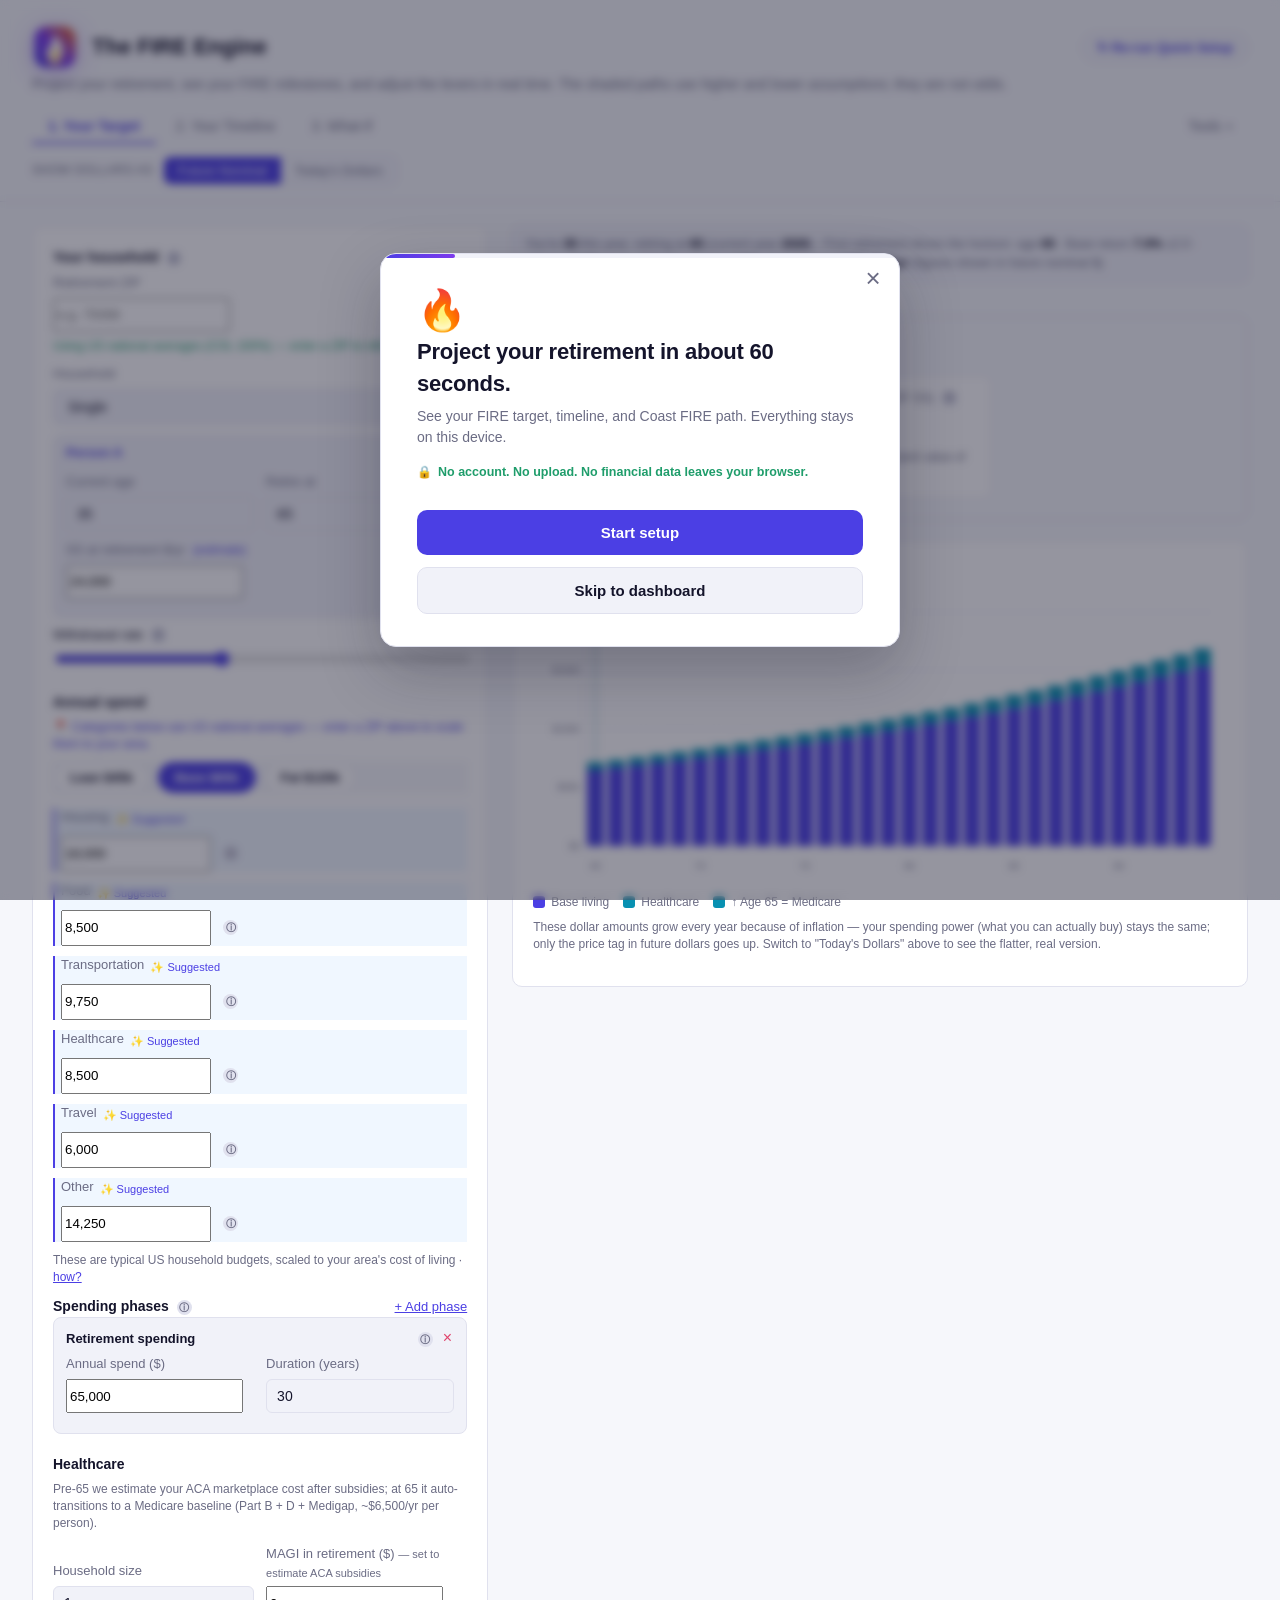
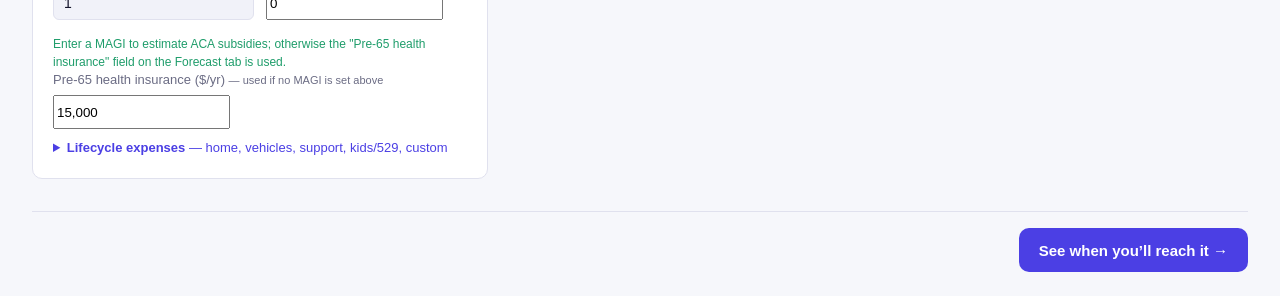
==== index.html @ e5f21e31 "Full Coast FIRE experience: three answers + personalized coast path Add a dedicated Coast FIRE panel" ====
<!DOCTYPE html>
<html lang="en">
<head>
  <meta charset="utf-8" />
  <meta name="viewport" content="width=1024" />
  <title>The FIRE Engine — Retirement Forecaster</title>
  <link rel="icon" type="image/svg+xml" href="favicon.svg" />
  <link rel="apple-touch-icon" href="favicon.svg" />
  <link rel="stylesheet" href="styles.css?v=80" />
</head>
<body>
  <header>
    <div class="brand">
      <svg class="brand-logo" viewBox="0 0 56 56" width="46" height="46" role="img" aria-label="The FIRE Engine logo">
        <defs>
          <linearGradient id="fe-grad" x1="0" y1="1" x2="1" y2="0">
            <stop offset="0" stop-color="#4b3fe4"/>
            <stop offset="0.5" stop-color="#7c3aed"/>
            <stop offset="1" stop-color="#f97316"/>
          </linearGradient>
          <radialGradient id="fe-glow" cx="0.5" cy="0.62" r="0.55">
            <stop offset="0" stop-color="#fde68a"/>
            <stop offset="1" stop-color="#f97316" stop-opacity="0"/>
          </radialGradient>
        </defs>
        <rect x="3" y="3" width="50" height="50" rx="15" fill="url(#fe-grad)"/>
        <!-- gauge ticks (the "engine") -->
        <g class="fe-ticks" stroke="#ffffff" stroke-opacity="0.35" stroke-width="1.6" stroke-linecap="round">
          <line x1="12" y1="20" x2="14.5" y2="22.5"/>
          <line x1="44" y1="20" x2="41.5" y2="22.5"/>
          <line x1="9" y1="33" x2="12.5" y2="33"/>
          <line x1="47" y1="33" x2="43.5" y2="33"/>
        </g>
        <ellipse class="fe-halo" cx="28" cy="36" rx="13" ry="15" fill="url(#fe-glow)"/>
        <!-- flame -->
        <path class="fe-flame" d="M28 11 C 31 21, 40 25, 37 36 C 35 43, 31 46.5 28 46.5 C 25 46.5, 19 43, 18.5 35.5 C 18 29, 22.5 26, 22.5 26 C 21.5 31.5, 26 33, 24 27.5 C 22 20, 28 17.5, 28 11 Z" fill="#ffffff"/>
        <!-- inner flame -->
        <path class="fe-core" d="M28 27 C 30 32, 33 34, 31 39 C 30 42, 28.5 44, 28 44 C 27 43.5, 25 42, 25.5 38.5 C 26 35.5, 28 35, 28 35 C 27.5 38, 29 38, 28 34 C 27.5 31, 28 29.5 28 27 Z" fill="#fbbf24"/>
      </svg>
      <h1>The FIRE Engine</h1>
      <button type="button" id="rerunWizardBtn" class="rerun-wizard">↻ Re-run Quick Setup</button>
    </div>
    <p>Project your retirement, see your FIRE milestones, and adjust the levers in real time. The shaded paths use higher and lower <em>assumptions</em>; they are not odds.</p>
    <nav class="tabs primary-nav" role="tablist" aria-label="Primary planning steps">
      <button type="button" class="tab active" data-tab="goal" role="tab" aria-selected="true">1. Your Target</button>
      <button type="button" class="tab" data-tab="forecast" role="tab" aria-selected="false">2. Your Timeline</button>
      <button type="button" class="tab" data-tab="scenario" role="tab" aria-selected="false">3. What-If</button>
      <div class="tools-menu" id="toolsMenu">
        <button type="button" class="tools-trigger" id="toolsTrigger" aria-haspopup="true" aria-expanded="false" aria-controls="toolsDropdown">Tools <span class="tools-caret" aria-hidden="true">▾</span></button>
        <div class="tools-dropdown" id="toolsDropdown" role="menu" aria-label="Tools" hidden>
          <button type="button" class="tab tool-item" data-tab="debt" role="menuitem">Debt Destroyer</button>
          <button type="button" class="tool-item" role="menuitem" disabled aria-disabled="true">Spending Strategy <span class="soon-badge">Soon</span></button>
          <button type="button" class="tool-item" role="menuitem" disabled aria-disabled="true">Path to Independence <span class="soon-badge">Soon</span></button>
        </div>
      </div>
    </nav>
    <div class="global-controls" id="globalControls">
      <span class="gc-label">Show dollars as</span>
      <div class="seg-toggle" id="inflationToggle" role="group" aria-label="Dollar display mode">
        <button type="button" class="seg active" data-mode="nominal">Future Nominal</button>
        <button type="button" class="seg" data-mode="today">Today's Dollars</button>
      </div>
    </div>
  </header>

  <div class="layout tab-panel hidden" id="tab-forecast">
    <!-- INPUTS -->
    <div class="panel" id="inputs">
      <div class="panel-head">
        <h2>Your household</h2>
        <div class="save-bar">
          <span class="save-status" id="saveStatus"></span>
          <button type="button" id="undoBtn" class="btn-link undo hidden">Undo</button>
          <button type="button" id="exportBtn" class="btn-link">Export</button>
          <button type="button" id="importBtn" class="btn-link">Import</button>
          <button type="button" id="shareBtn" class="btn-link">Share link</button>
          <button type="button" id="resetBtn" class="btn-link">Reset</button>
          <input type="file" id="importFile" accept="application/json" hidden data-nostate>
        </div>
      </div>

      <div class="scenario-bar">
        <label for="scenarioSelect">Scenarios</label>
        <select id="scenarioSelect" data-nostate>
          <option value="">— Saved scenarios —</option>
        </select>
        <button type="button" id="saveAsBtn" class="btn-link">Save as…</button>
        <button type="button" id="renameBtn" class="btn-link">Rename</button>
        <button type="button" id="deleteScenarioBtn" class="btn-link">Delete</button>
        <div class="scenario-saveas hidden" id="scenarioSaveAs">
          <input type="text" id="scenarioNameInput" placeholder="Scenario name" data-nostate>
          <button type="button" id="saveAsConfirm" class="btn-link">Save</button>
          <button type="button" id="saveAsCancel" class="btn-link">Cancel</button>
        </div>
      </div>

      <p class="synced-note">Household, ages, and Social Security are set once in <strong>Your Target</strong> and used everywhere. <a href="#" class="edit-in-goal-link" data-jump-tab="goal">Edit in Your Target ↗</a></p>
      <div class="field">
        <label for="household">Household</label>
        <select id="household" readonly disabled class="synced-field">
          <option value="single">Single</option>
          <option value="couple">Couple</option>
        </select>
      </div>

      <div class="person" id="personA">
        <h3>Person A</h3>
        <div class="row">
          <div class="field"><label>Current age</label><input type="number" id="ageA" value="35" min="18" max="90" readonly class="synced-field"></div>
          <div class="field"><label>Retire at</label><input type="number" id="retA" value="65" min="40" max="90" readonly class="synced-field"></div>
        </div>
        <div class="field"><label>Social Security at retirement ($/yr)</label><input type="text" inputmode="decimal" id="ssA" value="24,000" min="0" step="500" data-money readonly class="synced-field"></div>
      </div>

      <div class="person hidden" id="personB">
        <h3>Person B</h3>
        <div class="row">
          <div class="field"><label>Current age</label><input type="number" id="ageB" value="36" min="18" max="90" readonly class="synced-field"></div>
          <div class="field"><label>Retire at</label><input type="number" id="retB" value="65" min="40" max="90" readonly class="synced-field"></div>
        </div>
        <div class="field"><label>Social Security at retirement ($/yr)</label><input type="text" inputmode="decimal" id="ssB" value="22,000" min="0" step="500" data-money readonly class="synced-field"></div>
      </div>

      <div class="accounts-head" style="margin-top:20px">
        <h2 id="potTitle" style="margin:0">Accounts</h2>
        <span class="info-tip" tabindex="0">ⓘ<span class="info-tip-bubble">Timeline-only, no Your Target equivalent. Drives this tab's balance growth chart, runway, and FIRE-milestone ages — the Your Target number doesn't depend on account balance at all.</span></span>
      </div>
      <div class="add-acct-bar">
        <span class="add-acct-label">Add:</span>
        <button type="button" class="btn-link add-acct" data-type="401k">+ 401(k)</button>
        <button type="button" class="btn-link add-acct" data-type="403b">+ 403(b)</button>
        <button type="button" class="btn-link add-acct" data-type="457b">+ 457(b)</button>
        <button type="button" class="btn-link add-acct" data-type="tsp">+ TSP</button>
        <button type="button" class="btn-link add-acct" data-type="ira">+ IRA</button>
        <button type="button" class="btn-link add-acct" data-type="hsa">+ HSA</button>
        <button type="button" class="btn-link add-acct" data-type="brokerage">+ Brokerage</button>
      </div>
      <p class="accounts-hint">Each account shows only the sources that fit its type — a <strong>401(k)</strong> offers "Roth (401k)", an <strong>IRA</strong> offers "Roth IRA". Public-sector plans (<strong>TSP</strong>, <strong>403(b)</strong>, <strong>457(b)</strong>) add agency-match and penalty-free-on-separation options.</p>
      <div id="accountsContainer"></div>
      <div class="accounts-total" id="accountsTotal"></div>
      <!-- Derived totals mirror the structured accounts; downstream forecast reads these. -->
      <input type="hidden" id="bal" value="140000">
      <input type="hidden" id="con" value="26400">

      <h2 style="margin-top:20px">Goals &amp; spending</h2>
      <div class="field"><label>Annual retirement spending ($/yr in today's $) <span class="info-tip" tabindex="0">ⓘ<span class="info-tip-bubble">Set in Your Target and used here automatically — the duration-weighted blend of the spending you mapped in Your Target. Drives the gap banner, FIRE milestones, and Full FIRE target.</span></span></label><input type="text" inputmode="decimal" id="desired" value="65,000" min="0" step="1000" data-money readonly class="synced-field"></div>
      <p class="synced-note" style="margin-bottom:6px">Set in <strong>Your Target</strong> — edits there flow here automatically. Lean/Fat spend come from its tier pills (COL-adjusted). <a href="#" class="edit-in-goal-link" data-jump-tab="goal">Edit in Your Target ↗</a></p>
      <div class="field"><label>Lean FIRE spend ($/yr)</label><input type="text" inputmode="decimal" id="lean" value="45,000" min="0" step="1000" data-money readonly class="synced-field"></div>
      <div class="field"><label>Fat FIRE spend ($/yr)</label><input type="text" inputmode="decimal" id="fat" value="140,000" min="0" step="1000" data-money readonly class="synced-field"></div>
      <div class="field"><label>Years in retirement <span class="info-tip" tabindex="0">ⓘ<span class="info-tip-bubble">Timeline-only — sets how far the chart/runway/audit run. Defaults to roughly age 95 based on your retirement age; raise the max yourself for a longer or shorter view. Your Target's own Spending Timeline and FIRE targets always plan through age 95 regardless of this field.</span></span></label><input type="number" id="retYears" value="30" min="5" max="75"></div>

      <h2 style="margin-top:20px">Retirement income &amp; costs</h2>
      <div class="field"><label>Pre-65 health insurance ($/yr)</label><input type="text" inputmode="decimal" id="healthcare" value="15,000" min="0" step="1000" data-money readonly class="synced-field"></div>
      <p class="synced-note" style="margin-top:-6px">Set in Your Target's Healthcare section (ACA estimate, or the manual fallback). <a href="#" class="edit-in-goal-link" data-jump-tab="goal">Edit in Your Target ↗</a></p>
      <p class="accounts-hint" style="margin-top:-6px">Social Security is assumed to start at age 62 by default — an editable assumption, not a recommendation. Your Target uses the same default.</p>
      <p class="csub" id="locationFromGoal" style="margin-top:-4px"></p>

      <div class="streams-head">
        <label style="font-size:13px;color:var(--muted)">Income streams (part-time, rental, pension…) <span class="info-tip" tabindex="0">ⓘ<span class="info-tip-bubble">Timeline-only, no Your Target equivalent. Affects this tab's gap banner/runway/audit — deliberately NOT counted in Your Target's "All-in FIRE" target (which only reflects what's actually on the Your Target tab).</span></span></label>
        <button type="button" id="addStreamBtn" class="btn-link">+ Add stream</button>
      </div>
      <div id="streamsContainer"></div>
      <p class="streams-hint" style="font-size:12px;color:var(--muted);margin:6px 0 0">Streams <strong>before</strong> your retirement age add to savings, so they raise your projected balance. Streams <strong>during</strong> retirement don't change the at-retirement balance — they lower each year's drawdown, extending your runway and improving the gap banner.</p>

      <div class="streams-head" style="margin-top:14px">
        <label style="font-size:13px;color:var(--muted)">Government pension (FERS / CSRS) — optional <span class="info-tip" tabindex="0">ⓘ<span class="info-tip-bubble">Timeline-only. Affects this tab's gap banner/runway/audit — deliberately NOT counted in the Your Target number, same as Income streams above.</span></span></label>
      </div>
      <div class="row">
        <div class="field"><label>High-3 avg salary ($/yr)</label><input type="number" id="pensionHigh3" value="0" min="0" step="1000"></div>
        <div class="field"><label>Years of service</label><input type="number" id="pensionYears" value="0" min="0" max="50" step="1"></div>
      </div>
      <div class="row">
        <div class="field"><label>Pension starts at age</label><input type="number" id="pensionStartAge" value="62" min="40" max="75" step="1"></div>
        <div class="field"><label>System</label><select id="pensionSystem"><option value="fers">FERS</option><option value="csrs">CSRS</option></select></div>
      </div>

      <h2 style="margin-top:20px">Market assumptions</h2>
      <div class="row">
        <div class="field"><label>Inflation % <span class="info-tip" tabindex="0">ⓘ<span class="info-tip-bubble">Used by BOTH tabs — also grows the per-year costs behind Your Target's "All-in FIRE" average-spend figure, even though there's no Inflation field on Your Target itself.</span></span></label><input type="number" id="inflation" value="3" min="0" max="10" step="0.1"></div>
        <div class="field"><label>Return band ±% <span class="info-tip" tabindex="0">ⓘ<span class="info-tip-bubble">Timeline-only — widens this tab's Optimistic/Pessimistic balance-growth band. the Your Target number always uses the Base scenario only, so this doesn't affect it.</span></span></label><input type="number" id="returnBand" value="2" min="0" max="6" step="0.5"></div>
      </div>
      <div class="field"><label>Inflation band ±% (range) <span class="info-tip" tabindex="0">ⓘ<span class="info-tip-bubble">Timeline-only, same as Return band — widens this tab's Optimistic/Pessimistic range, doesn't reach Your Target.</span></span></label><input type="number" id="inflationBand" value="1" min="0" max="5" step="0.5"></div>
    </div>

    <!-- RESULTS + WHAT-IF -->
    <div class="results">
      <div class="assumptions-bar" id="assumptionsBarForecast"></div>
      <div class="panel">
        <h2>What-if levers</h2>
        <div class="slider-field">
          <div class="slabel"><span>Return rate (base) <span class="info-tip" tabindex="0">ⓘ<span class="info-tip-bubble">Timeline-only — only affects how fast THIS tab's balance grows (chart, runway, balance cards). the Your Target number doesn't depend on account balance at all, so this never reaches it.</span></span></span><span class="sval" id="returnVal">7.0%</span></div>
          <input type="range" id="returnRate" min="2" max="12" step="0.1" value="7">
        </div>
        <div class="slider-field">
          <div class="slabel"><span>Withdrawal rate <span class="info-tip" tabindex="0">ⓘ<span class="info-tip-bubble">Used by BOTH tabs — this is the literal divisor in every FIRE target (spend ÷ withdrawal rate), including Your Target's "Full FIRE"/"All-in FIRE" cards, even though Your Target has no Withdrawal rate field of its own.</span></span></span><span class="sval" id="wrVal">4.0%</span></div>
          <input type="range" id="withdrawalRate" min="2" max="7" step="0.1" value="4">
        </div>
        <div class="slider-field">
          <div class="slabel"><span>Extra annual contribution (household) <span class="info-tip" tabindex="0">ⓘ<span class="info-tip-bubble">Timeline-only — adds to this tab's account balance projection. Doesn't reach the Your Target number (balance-independent by design).</span></span></span><span class="sval" id="extraVal">$0</span></div>
          <input type="range" id="extraContribution" min="0" max="60000" step="500" value="0">
        </div>
        <!-- ageShift is kept only so the few remaining reads (buildInputs,
             renderStrategy) resolve to a constant 0. Nothing WRITES it anymore:
             What-If now owns its retirement-age what-if in the
             module-level scenarioRetirementAge state and applies it to a local
             inputs copy (see renderScenarioPlayground), instead of hijacking
             this shared field — which used to leak the scenario age onto the
             Forecast/Strategy/Debt tabs. data-nostate so any old persisted
             non-zero value from before that fix is ignored on load. -->
        <input type="hidden" id="ageShift" data-nostate min="-10" max="15" value="0">
      </div>

      <div class="gap-banner" id="gapBanner"></div>
      <div class="gap-banner hidden" id="fireWarning"></div>

      <div class="panel">
        <h2>Savings growth &amp; FIRE milestones</h2>
        <div id="chart"></div>
        <div class="chart-legend" id="chartLegend"></div>
        <details class="audit" style="margin-top:14px">
          <summary>Year-by-year projection</summary>
          <div id="projectionTable"></div>
        </details>
      </div>

      <div class="panel">
        <h2>Projected balance at retirement</h2>
        <div class="cards" id="balanceCards"></div>
        <div class="csub" style="margin-top:10px;color:var(--muted);font-size:13px" id="incomeLine"></div>
      </div>

      <div class="panel">
        <h2>FIRE milestones <span class="info-tip" tabindex="0">ⓘ<span class="info-tip-bubble">Mixed sources: Lean and Fat targets come from Your Target's tier pills (synced above). Full FIRE uses "Annual retirement spending", a Timeline-only field. Coast FIRE is derived from your accounts, also Timeline-only.</span></span></h2>
        <div class="fire-grid" id="fireGrid"></div>
      </div>

      <div class="panel">
        <h2>Coast FIRE <span class="info-tip" tabindex="0">ⓘ<span class="info-tip-bubble">Coast FIRE is the point where your invested balance is big enough to grow into your FIRE target on its own — so new contributions become optional. All figures use the real (after-inflation) return.</span></span></h2>
        <div id="coastFire"></div>
      </div>

      <div class="panel">
        <h2>Full FIRE &amp; All-in FIRE breakdown</h2>
        <p class="accounts-hint" style="margin-top:0">The detailed targets from Your Target — net-of-SS, Medicare, and the per-line math.</p>
        <details class="audit">
          <summary>How is this calculated?</summary>
          <div class="cards" id="fireBreakdown" style="margin-top:12px"></div>
        </details>
      </div>

      <div class="panel">
        <h2>Audit the math</h2>
        <details class="audit" open>
          <summary>Assumptions &amp; per-scenario figures</summary>
          <div id="auditBody"></div>
        </details>
        <p class="disclaimer">All projections are deterministic (same inputs → same outputs), not a Monte Carlo simulation. The shaded paths use higher and lower <em>assumptions</em>; they are not odds.</p>
      </div>
    </div>
  </div>

  <!-- GOAL BUILDER TAB -->
  <div class="layout goal-layout tab-panel" id="tab-goal">
    <!-- RESULTS (DOM-first: screen readers / mobile get Summary → Timeline → Inputs) -->
    <div class="results goal-results" id="goalResults">
      <div class="assumptions-bar" id="assumptionsBarGoal"></div>
      <div class="panel" id="goal-summary">
        <h2>Goal summary</h2>
        <div class="cards" id="goalSummary"></div>
      </div>
      <div class="panel" id="spending-timeline">
        <h2>Spending timeline <span id="goalTimelineInfoTip"></span></h2>
        <div id="goalTimeline"></div>
        <div class="chart-legend" id="goalTimelineLegend"></div>
        <p class="accounts-hint" id="goalTimelineDisclaimer" style="margin-top:8px"></p>
      </div>
    </div>

    <!-- INPUTS -->
    <div class="panel goal-inputs" id="goalInputs">
      <h3 class="goal-sec" style="margin-top:0">Your household <span class="info-tip tip-below" tabindex="0">ⓘ<span class="info-tip-bubble">These ages, Social Security estimates, and location drive everything below — and sync to Your Timeline and Healthcare automatically.</span></span></h3>
      <div class="field">
        <label for="goalZip">Retirement ZIP</label>
        <input type="text" inputmode="numeric" id="goalZip" value="" maxlength="5" placeholder="e.g. 75068">
        <p class="pia-result" id="goalZipResult"></p>
      </div>
      <div class="field">
        <label for="goalHousehold">Household</label>
        <select id="goalHousehold">
          <option value="single">Single</option>
          <option value="couple">Couple</option>
        </select>
      </div>

      <div class="person" id="goalPersonA">
        <h3>Person A</h3>
        <div class="row">
          <div class="field"><label>Current age</label><input type="number" id="goalAgeA" value="35" min="18" max="90"></div>
          <div class="field"><label>Retire at</label><input type="number" id="goalRetA" value="65" min="40" max="90"></div>
        </div>
        <div class="field"><label>SS at retirement $/yr <a href="https://ssa.tools/" target="_blank" rel="noopener" class="ss-est-link" title="Estimate your benefit at ssa.tools">(estimate)</a></label><input type="text" inputmode="decimal" id="goalSsA" value="24,000" min="0" step="500" data-money></div>
      </div>

      <div class="person hidden" id="goalPersonB">
        <h3>Person B</h3>
        <div class="row">
          <div class="field"><label>Current age</label><input type="number" id="goalAgeB" value="36" min="18" max="90"></div>
          <div class="field"><label>Retire at</label><input type="number" id="goalRetB" value="65" min="40" max="90"></div>
        </div>
        <div class="field"><label>SS at retirement $/yr <a href="https://ssa.tools/" target="_blank" rel="noopener" class="ss-est-link" title="Estimate your benefit at ssa.tools">(estimate)</a></label><input type="text" inputmode="decimal" id="goalSsB" value="22,000" min="0" step="500" data-money></div>
      </div>

      <div class="slider-field">
        <div class="slabel"><span>Withdrawal rate <span class="info-tip" tabindex="0">ⓘ<span class="info-tip-bubble">The divisor in every FIRE target (spend ÷ withdrawal rate) — the classic "4% rule" lever. Same value as Forecast's Withdrawal rate slider; changing either one changes both, everywhere.</span></span></span><span class="sval" id="goalWrVal">4.0%</span></div>
        <input type="range" id="goalWithdrawalRate" min="2" max="7" step="0.1" value="4" data-nostate>
      </div>

      <h3 class="goal-sec" style="margin-bottom:6px">Annual spend</h3>
      <p class="col-connection-note" id="colConnectionNote"></p>
      <div class="spend-tier-pills" id="spendTierPills">
        <button type="button" class="tier-pill" data-tier="lean" data-base="45000">Lean $45k</button>
        <button type="button" class="tier-pill" data-tier="base" data-base="65000">Base $65k</button>
        <button type="button" class="tier-pill" data-tier="fat" data-base="120000">Fat $120k</button>
      </div>
      <p class="spend-tier-state" id="spendTierState"></p>
      <p class="csub" id="locationChangeBanner"></p>
      <div id="spendCategoriesContainer"></div>

      <div class="streams-head">
        <h3 class="goal-sec" style="margin:0">Spending phases <span class="info-tip" tabindex="0">ⓘ<span class="info-tip-bubble">Spending rarely stays flat. The tier/category budget above sets your first phase; add more phases for later life stages.</span></span></h3>
        <button type="button" id="addPhaseBtn" class="btn-link">+ Add phase</button>
      </div>
      <div id="phasesContainer"></div>

      <h3 class="goal-sec">Healthcare</h3>
      <p class="accounts-hint" style="margin-top:0">Pre-65 we estimate your ACA marketplace cost after subsidies; at 65 it auto-transitions to a Medicare baseline (Part B + D + Medigap, ~$6,500/yr per person).</p>
      <div class="row goal-two-col">
        <div class="field"><label>Household size</label><input type="number" id="acaHousehold" value="2" min="1" max="12" step="1"></div>
        <div class="field"><label>MAGI in retirement ($) <span style="color:var(--muted);font-weight:normal;font-size:11px">— set to estimate ACA subsidies</span></label><input type="text" inputmode="decimal" id="acaMagi" value="0" data-money></div>
      </div>
      <p class="pia-result" id="acaResult"></p>
      <div class="field"><label>Pre-65 health insurance ($/yr) <span style="color:var(--muted);font-weight:normal;font-size:11px">— used if no MAGI is set above</span></label><input type="text" inputmode="decimal" id="goalHealthcareManual" value="15,000" min="0" step="1000" data-money></div>

      <details class="audit lifecycle-accordion" id="lifecycleAccordion">
        <summary>Lifecycle expenses <span class="csub" style="font-weight:normal">— home, vehicles, support, kids/529, custom</span></summary>
        <div class="lifecycle-quickadd" id="lifecycleQuickAdd">
          <button type="button" class="btn-link lc-chip" data-jump="vehiclesContainer" data-add="addVehicleBtn">+ vehicle</button>
          <button type="button" class="btn-link lc-chip" data-jump="kids529Container" data-add="addKid529Btn">+ kid</button>
          <button type="button" class="btn-link lc-chip" data-jump="homeSection" data-add="addHomeBtn">+ home</button>
          <button type="button" class="btn-link lc-chip" data-jump="customExpensesContainer" data-add="addCustomExpenseBtn">+ custom</button>
        </div>
        <div class="lifecycle-suggestions" id="lifecycleSuggestions"></div>

        <div class="streams-head">
          <label style="font-size:13px;color:var(--muted)">Home</label>
          <span>
            <button type="button" id="addHomeBtn" class="btn-link">+ Add home</button>
            <button type="button" id="removeHomeBtn" class="btn-link hidden" title="Remove home — clears value, property tax, and the national-average checkbox">× Remove</button>
          </span>
        </div>
        <p class="streams-empty" id="homeEmpty">No home expenses yet — add one to model maintenance and property tax.</p>
        <div id="homeSection" class="hidden">
          <div class="field"><label>Home value ($) <span style="color:var(--muted);font-weight:normal;font-size:11px">— 1%/yr maintenance applied</span></label><input type="text" inputmode="decimal" id="homeValue" value="0" data-money></div>
          <div class="field"><label>Annual property tax ($)</label><input type="text" inputmode="decimal" id="propertyTax" value="0" data-money></div>
          <label class="pia-enable"><input type="checkbox" id="propertyTaxNatAvg"> Use national average (1.2% of home value)</label>
        </div>

        <div class="streams-head" style="margin-top:14px">
          <label style="font-size:13px;color:var(--muted)">Vehicle replacements</label>
          <button type="button" id="addVehicleBtn" class="btn-link">+ Add vehicle</button>
        </div>
        <div id="vehiclesContainer"></div>

        <div class="streams-head" style="margin-top:14px">
          <label style="font-size:13px;color:var(--muted)">Support for others</label>
          <button type="button" id="addSupportBtn" class="btn-link">+ Add recipient</button>
        </div>
        <div id="supportContainer"></div>

        <div class="streams-head" style="margin-top:14px">
          <label style="font-size:13px;color:var(--muted)">Kids</label>
          <button type="button" id="addKid529Btn" class="btn-link">+ Add child</button>
        </div>
        <div id="kids529Container"></div>

        <div class="streams-head" style="margin-top:14px">
          <label style="font-size:13px;color:var(--muted)">Custom expenses</label>
          <button type="button" id="addCustomExpenseBtn" class="btn-link">+ Add custom</button>
        </div>
        <div id="customExpensesContainer"></div>
      </details>
    </div>
  </div>

  <!-- HUSTLE TAB -->
  <div class="tab-panel hidden" id="tab-hustle">
    <div class="strategy-wrap">
      <div class="panel">
        <h2>Your Action Plan</h2>
        <p class="strat-intro">Pick a goal and a target age. We'll show the gap between your current plan and that goal — and three levers you can pull to close it: <strong>save more</strong>, <strong>work a little longer</strong>, or <strong>downshift to part-time</strong>.</p>
        <div class="hustle-controls">
          <div class="field">
            <label for="hustleGoal">Goal to reach</label>
            <select id="hustleGoal">
              <option value="full">Full FIRE — fund my desired lifestyle</option>
              <option value="lean">Lean FIRE — cover frugal spending</option>
              <option value="barista">Barista FIRE — portfolio + part-time</option>
              <option value="fat">Fat FIRE — elevated lifestyle</option>
            </select>
          </div>
          <div class="field">
            <label for="hustleAge">Reach it by age <span class="field-who" id="hustleAgeWho"></span></label>
            <input type="number" id="hustleAge" min="30" max="90" step="1">
          </div>
          <div class="field">
            <label for="hustleInvest">Side income I can invest ($/yr)</label>
            <input type="number" id="hustleInvest" value="0" min="0" step="1000">
          </div>
        </div>
      </div>
      <div id="hustleBody"></div>
    </div>
  </div>

  <!-- SPENDING STRATEGY TAB -->
  <div class="tab-panel hidden" id="tab-strategy">
    <div class="strategy-wrap">
      <div class="panel">
        <h2>How to spend it once you reach FIRE</h2>
        <p class="strat-intro" id="stratIntro"></p>
        <p class="strat-note">These are educational frameworks, not personalized tax or investment advice — confirm specifics with a fiduciary advisor or CPA before acting.</p>
      </div>
      <div id="strategyBody"></div>
    </div>
  </div>

  <!-- DEBT DESTROYER TAB -->
  <div class="layout tab-panel hidden" id="tab-debt">
    <!-- INPUTS -->
    <div class="panel" id="debtInputs">
      <h2>Your debt</h2>
      <p class="strat-intro" style="margin-top:0">Model a mortgage, student loan, or any installment debt. Add extra principal or one-time lump sums and watch the payoff date jump forward.</p>
      <div class="field"><label>Current balance ($)</label><input type="text" inputmode="decimal" id="debtBalance" value="0" min="0" step="1000" data-money></div>
      <div class="row">
        <div class="field"><label>Interest rate (APR %)</label><input type="number" id="debtRate" value="6.5" min="0" max="30" step="0.05"></div>
        <div class="field"><label>Remaining term (years)</label><input type="number" id="debtTerm" value="30" min="1" max="40" step="1"></div>
      </div>
      <div class="field">
        <label>Maturity date <span style="color:var(--muted);font-weight:normal;font-size:11px">(optional — use if you don't know the term)</span></label>
        <input type="hidden" id="debtMaturity">
        <div class="month-picker">
          <select id="debtMaturityMonth" class="mp-select" data-nostate aria-label="Maturity month">
            <option value="">Month</option>
            <option value="1">Jan</option><option value="2">Feb</option><option value="3">Mar</option>
            <option value="4">Apr</option><option value="5">May</option><option value="6">Jun</option>
            <option value="7">Jul</option><option value="8">Aug</option><option value="9">Sep</option>
            <option value="10">Oct</option><option value="11">Nov</option><option value="12">Dec</option>
          </select>
          <select id="debtMaturityYear" class="mp-select" data-nostate aria-label="Maturity year">
            <option value="">Year</option>
          </select>
          <button type="button" class="btn-link mp-clear" id="debtMaturityClear">Clear</button>
        </div>
        <p class="debt-pay-hint" id="debtTermNote"></p>
      </div>
      <div class="row">
        <div class="field"><label>Monthly payment ($)</label><input type="text" inputmode="decimal" id="debtPayment" value="0" min="0" step="50" data-money></div>
        <div class="field"><label>Monthly extra principal ($)</label><input type="text" inputmode="decimal" id="debtExtra" value="0" min="0" step="50" data-money></div>
      </div>
      <p class="debt-pay-hint" id="debtPayHint"></p>
      <div class="streams-head">
        <label style="font-size:13px;color:var(--muted)">One-time lump sums (bonus, tax refund, windfall…)</label>
        <button type="button" id="addLumpBtn" class="btn-link">+ Add lump sum</button>
      </div>
      <div id="lumpsContainer"></div>
    </div>

    <!-- RESULTS -->
    <div class="results">
      <div class="panel debt-hero" id="debtHero"></div>
      <div class="debt-stats" id="debtStats"></div>
      <div class="panel">
        <h2>Payoff trajectory</h2>
        <div id="debtChart"></div>
        <div class="chart-legend" id="debtChartLegend"></div>
      </div>
    </div>
  </div>

  <!-- SCENARIO PLAYGROUND TAB -->
  <div class="layout tab-panel hidden" id="tab-scenario">
    <!-- INPUTS -->
    <div class="panel" id="scenarioInputs">
      <h2>Scenario playground</h2>
      <p class="strat-intro" style="margin-top:0">Stress-test your plan against life's curveballs. Your Target spending, ages, and assumptions carry over automatically; add events below and watch the impacted plan diverge from your baseline in real time.</p>
      <div class="row">
        <div class="field">
          <label>Retirement age</label>
          <input type="number" id="scenarioRetirementAge" data-nostate min="18" max="90" step="1" placeholder="Enter age">
        </div>
      </div>
      <div class="streams-head">
        <label style="font-size:13px;color:var(--muted)">Events</label>
        <div class="event-add-bar">
          <button type="button" class="btn-link add-event" data-type="correction">+ Market correction</button>
          <button type="button" class="btn-link add-event" data-type="oneTime">+ Expense / windfall</button>
          <button type="button" class="btn-link add-event" data-type="incomeShift">+ Income shift</button>
          <button type="button" class="btn-link add-event" data-type="geo">+ Geo-arbitrage</button>
        </div>
      </div>
      <div id="eventsContainer"></div>
      <p class="accounts-hint" id="eventsEmpty">No events yet — add one above to see its impact.</p>
    </div>

    <!-- RESULTS -->
    <div class="results">
      <div class="assumptions-bar" id="assumptionsBarScenario"></div>
      <div class="panel">
        <h2>Baseline vs impacted plan</h2>
        <div id="scenarioChart"></div>
        <div class="chart-legend" id="scenarioChartLegend"></div>
      </div>
      <div class="panel">
        <h2>Impact summary</h2>
        <div class="cards" id="scenarioSummary"></div>
      </div>
    </div>
  </div>

  <!-- EASY ONBOARDING WIZARD -->
  <div id="onboarding-wizard" class="wizard-overlay hidden" aria-hidden="true">
    <div class="wizard-modal" role="dialog" aria-modal="true" aria-labelledby="wizHeading">
      <button type="button" class="wizard-close" id="wizCloseBtn" aria-label="Close setup">×</button>
      <div class="wizard-progress"><div class="wizard-progress-bar" id="wizProgressBar"></div></div>

      <div class="wizard-body">
        <!-- STEP 1 — Welcome -->
        <section class="wizard-step" data-step="1">
          <div class="wiz-flame" aria-hidden="true">🔥</div>
          <h2 class="wizard-title" id="wizHeading">Project your retirement in about 60 seconds.</h2>
          <p class="wizard-sub">See your FIRE target, timeline, and Coast FIRE path. Everything stays on this device.</p>
          <p class="wiz-trust">No account. No upload. No financial data leaves your browser.</p>
          <div class="wiz-welcome-actions">
            <button type="button" class="wiz-btn wiz-btn-primary wiz-btn-lg" id="wizStartBtn">Start setup</button>
            <button type="button" class="wiz-btn wiz-btn-ghost wiz-btn-lg" id="wizSkipBtn">Skip to dashboard</button>
          </div>
        </section>

        <!-- STEP 2 — FIRE target -->
        <section class="wizard-step hidden" data-step="2">
          <h2 class="wizard-title">Do you know your FIRE number?</h2>
          <p class="wizard-sub">If you already know the annual retirement income you want, Quick Setup can use it. If not, Your Target will help you shape it first.</p>
          <div class="wiz-choice-group" id="wizFireChoice">
            <button type="button" class="wiz-choice" data-fireknown="yes">Yes, I know it</button>
            <button type="button" class="wiz-choice" data-fireknown="no">Not yet</button>
          </div>
        </section>

        <!-- STEP 3 — Household -->
        <section class="wizard-step hidden" data-step="3">
          <h2 class="wizard-title">Who are we planning for?</h2>
          <p class="wizard-sub">This sets up one or two people in your forecast.</p>
          <div class="wiz-choice-group" id="wizHouseholdChoice">
            <button type="button" class="wiz-choice active" data-household="single">Single</button>
            <button type="button" class="wiz-choice" data-household="couple">Couple</button>
          </div>
          <div class="wiz-field">
            <label for="wizAgeA">Your current age <span class="wiz-req">*</span></label>
            <input type="text" inputmode="numeric" id="wizAgeA" data-nostate placeholder="35">
          </div>
          <div class="wiz-field wiz-couple-only hidden">
            <label for="wizAgeB">Partner's current age <span class="wiz-req">*</span></label>
            <input type="text" inputmode="numeric" id="wizAgeB" data-nostate placeholder="36">
          </div>
        </section>

        <!-- STEP 4 — Timeline -->
        <section class="wizard-step hidden" data-step="4">
          <h2 class="wizard-title">When do you want to retire?</h2>
          <p class="wizard-sub">The age you'd like to stop working full-time.</p>
          <div class="wiz-field">
            <label for="wizRetA">Your desired retirement age <span class="wiz-req">*</span></label>
            <input type="text" inputmode="numeric" id="wizRetA" data-nostate placeholder="50">
          </div>
          <div class="wiz-field wiz-couple-only hidden">
            <label for="wizRetB">Partner's desired retirement age <span class="wiz-req">*</span></label>
            <input type="text" inputmode="numeric" id="wizRetB" data-nostate placeholder="50">
          </div>
        </section>

        <!-- STEP 5 — Assets -->
        <section class="wizard-step hidden" data-step="5">
          <h2 class="wizard-title">What have you saved so far?</h2>
          <p class="wizard-sub">Optional — leave blank and we'll start you at $0. You can add detailed accounts later.</p>
          <div class="wiz-choice-group" id="wizAssetChoice">
            <button type="button" class="wiz-choice active" data-assetmode="single">Single total</button>
            <button type="button" class="wiz-choice" data-assetmode="breakdown">Breakdown by type</button>
          </div>
          <div id="wizAssetSingle">
            <div class="wiz-field">
              <label for="wizTotalSavings">Total current savings ($)</label>
              <input type="text" inputmode="decimal" id="wizTotalSavings" data-nostate placeholder="$250,000">
            </div>
          </div>
          <div id="wizAssetBreakdown" class="hidden">
            <div class="wiz-grid">
              <div class="wiz-field"><label for="wizPretax">Pre-tax (401k/IRA) ($)</label><input type="text" inputmode="decimal" id="wizPretax" data-nostate placeholder="$120,000"></div>
              <div class="wiz-field"><label for="wizRoth">Roth ($)</label><input type="text" inputmode="decimal" id="wizRoth" data-nostate placeholder="$40,000"></div>
              <div class="wiz-field"><label for="wizHSA">HSA ($)</label><input type="text" inputmode="decimal" id="wizHSA" data-nostate placeholder="$10,000"></div>
              <div class="wiz-field"><label for="wiz457">457(b) ($)</label><input type="text" inputmode="decimal" id="wiz457" data-nostate placeholder="$0"></div>
              <div class="wiz-field"><label for="wizTaxable">Taxable / brokerage ($)</label><input type="text" inputmode="decimal" id="wizTaxable" data-nostate placeholder="$50,000"></div>
              <div class="wiz-field"><label for="wizPension">Future annual pension ($/yr)</label><input type="text" inputmode="decimal" id="wizPension" data-nostate placeholder="$0"></div>
            </div>
          </div>
        </section>

        <!-- STEP 6 — Savings rate -->
        <section class="wizard-step hidden" data-step="6">
          <h2 class="wizard-title">How much are you saving?</h2>
          <p class="wizard-sub">Optional — total you contribute across all accounts each year. Leave blank for $0.</p>
          <div class="wiz-field">
            <label for="wizContributions">Total annual contributions ($/yr)</label>
            <input type="text" inputmode="decimal" id="wizContributions" data-nostate placeholder="$50,000">
          </div>
        </section>

        <!-- STEP 7 — Target -->
        <section class="wizard-step hidden" data-step="7">
          <h2 class="wizard-title">What's your retirement target?</h2>
          <p class="wizard-sub">The annual income you'd like to spend once retired.</p>
          <div class="wiz-field">
            <label for="wizDesired">Desired annual income in retirement ($/yr) <span class="wiz-req">*</span></label>
            <input type="text" inputmode="decimal" id="wizDesired" data-nostate placeholder="$80,000">
          </div>
          <div class="wiz-field">
            <label for="wizHealthcare">Estimated annual pre-65 healthcare cost ($/yr)</label>
            <input type="text" inputmode="decimal" id="wizHealthcare" data-nostate placeholder="$12,000">
            <p class="wiz-help">Rec: $6k–$8k/yr (Single) or $12k–$15k/yr (Couple).</p>
          </div>
        </section>

        <!-- ============ GOAL BUILDER TRACK (when "Not yet" on FIRE number) ============ -->
        <!-- GOAL STEP 1 — Household & timeline -->
        <section class="wizard-step hidden" data-goalstep="1">
          <h2 class="wizard-title">Let's shape your goal</h2>
          <p class="wizard-sub">No worries if you don't know your number yet — that's exactly what Your Target is for. First, who are we planning for?</p>
          <div class="wiz-choice-group" id="wizGoalHouseholdChoice">
            <button type="button" class="wiz-choice active" data-ghousehold="single">Single</button>
            <button type="button" class="wiz-choice" data-ghousehold="couple">Couple</button>
          </div>
          <div class="wiz-grid">
            <div class="wiz-field">
              <label for="wizGoalAgeA">Your current age <span class="wiz-req">*</span></label>
              <input type="text" inputmode="numeric" id="wizGoalAgeA" data-nostate placeholder="35">
            </div>
            <div class="wiz-field">
              <label for="wizGoalRetA">Desired retirement age <span class="wiz-req">*</span></label>
              <input type="text" inputmode="numeric" id="wizGoalRetA" data-nostate placeholder="50">
            </div>
            <div class="wiz-field wiz-gcouple-only hidden">
              <label for="wizGoalAgeB">Partner's current age <span class="wiz-req">*</span></label>
              <input type="text" inputmode="numeric" id="wizGoalAgeB" data-nostate placeholder="36">
            </div>
            <div class="wiz-field wiz-gcouple-only hidden">
              <label for="wizGoalRetB">Partner's retirement age <span class="wiz-req">*</span></label>
              <input type="text" inputmode="numeric" id="wizGoalRetB" data-nostate placeholder="50">
            </div>
          </div>
        </section>

        <!-- GOAL STEP 2 — Spending -->
        <section class="wizard-step hidden" data-goalstep="2">
          <h2 class="wizard-title">What would you like to spend each year?</h2>
          <p class="wizard-sub">Your best estimate of yearly living costs in retirement, in today's dollars. You can fine-tune it later — even split it into life-stage phases.</p>
          <div class="wiz-field">
            <label for="wizGoalSpend">Annual retirement spending ($/yr) <span class="wiz-req">*</span></label>
            <input type="text" inputmode="decimal" id="wizGoalSpend" data-nostate placeholder="$80,000">
            <p class="wiz-help">Not sure? Many households land around 70–85% of their pre-retirement spending.</p>
          </div>
        </section>

        <!-- GOAL STEP 3 — Healthcare / household size -->
        <section class="wizard-step hidden" data-goalstep="3">
          <h2 class="wizard-title">A few people to cover?</h2>
          <p class="wizard-sub">Household size helps Your Target estimate pre-65 healthcare and Medicare at 65. You can refine the details later.</p>
          <div class="wiz-field">
            <label for="wizGoalHouseholdSize">People in your household</label>
            <input type="text" inputmode="numeric" id="wizGoalHouseholdSize" data-nostate placeholder="2">
          </div>
        </section>
      </div>

      <div class="wizard-error hidden" id="wizError"></div>

      <div class="wizard-nav" id="wizNav">
        <button type="button" class="wiz-btn wiz-btn-ghost" id="wizBackBtn">Back</button>
        <span class="wiz-step-count" id="wizStepCount"></span>
        <button type="button" class="wiz-btn wiz-btn-primary" id="wizNextBtn">Next</button>
      </div>
    </div>
  </div>

  <script src="config.js?v=80"></script>
  <script src="accounts.js?v=80"></script>
  <script src="calc.js?v=80"></script>
  <script src="app.js?v=80"></script>
</body>
</html>
---- styles.css ----
:root {
  /* Wealthfront-inspired: white surfaces, navy "ink" text, blurple accent */
  --bg: #f6f7fb;
  --panel: #ffffff;
  --panel-2: #f1f2f9;
  --border: #e0e1ee;
  --text: #14142b;
  --muted: #6b6c84;
  --accent: #4b3fe4;
  --accent-rgb: 75, 63, 228;
  --good: #1f9d6b;
  --bad: #e0436b;
  --warn: #b6791f;
  --radius: 10px;
  font-size: 15px;
}

* { box-sizing: border-box; }

body {
  margin: 0;
  background: var(--bg);
  color: var(--text);
  font-family: -apple-system, BlinkMacSystemFont, "Segoe UI", Roboto, sans-serif;
  line-height: 1.45;
}

header {
  padding: 24px 32px 16px;
  border-bottom: 1px solid var(--border);
  position: sticky;
  top: 0;
  z-index: 50;
  background: var(--bg);
}
header h1 { margin: 0; font-size: 22px; }

.brand { display: flex; align-items: center; gap: 14px; }
.brand-logo { flex-shrink: 0; filter: drop-shadow(0 4px 12px rgba(124, 58, 237, .35)); }
.brand-logo .fe-flame { transform-origin: 28px 46px; animation: fe-flicker 2.6s ease-in-out infinite; }
.brand-logo .fe-core { transform-origin: 28px 44px; animation: fe-flicker 1.7s ease-in-out infinite; }
.brand-logo .fe-halo { transform-origin: 28px 38px; animation: fe-pulse 2.6s ease-in-out infinite; }
@keyframes fe-flicker {
  0%, 100% { transform: scaleY(1) scaleX(1); }
  35%      { transform: scaleY(1.07) scaleX(.96); }
  60%      { transform: scaleY(.97) scaleX(1.03); }
  80%      { transform: scaleY(1.03) scaleX(.99); }
}
@keyframes fe-pulse {
  0%, 100% { opacity: .55; transform: scale(1); }
  50%      { opacity: .9;  transform: scale(1.08); }
}
@media (prefers-reduced-motion: reduce) {
  .brand-logo .fe-flame, .brand-logo .fe-core, .brand-logo .fe-halo { animation: none; }
}
header p { margin: 4px 0 0; color: var(--muted); font-size: 14px; }

.tabs { display: flex; gap: 4px; margin-top: 16px; }
.tab {
  background: none; border: none; cursor: pointer;
  padding: 8px 16px; font-size: 14px; color: var(--muted);
  border-bottom: 2px solid transparent; border-radius: 0;
  display: flex; align-items: center; gap: 6px;
}
.tab:hover { color: var(--text); }
.tab.active { color: var(--accent); border-bottom-color: var(--accent); font-weight: 600; }

.in-progress-badge {
  display: inline-block; font-size: 11px; font-weight: 700;
  background: var(--warn); color: #fff; padding: 2px 8px;
  border-radius: 4px; margin-left: 4px; white-space: nowrap;
}

/* --- Tools dropdown (desktop) + Soon badges ------------------------- */
.primary-nav { align-items: center; }
.tools-menu { position: relative; display: inline-flex; margin-left: auto; }
.tools-trigger {
  background: none; border: none; cursor: pointer;
  padding: 8px 16px; font-size: 14px; color: var(--muted);
  border-bottom: 2px solid transparent; border-radius: 0;
  display: inline-flex; align-items: center; gap: 6px;
}
.tools-trigger:hover { color: var(--text); }
.tools-trigger.active { color: var(--accent); border-bottom-color: var(--accent); font-weight: 600; }
.tools-caret { font-size: 10px; }
.tools-dropdown {
  position: absolute; top: 100%; right: 0; margin-top: 4px;
  min-width: 230px; background: var(--panel);
  border: 1px solid var(--border); border-radius: var(--radius);
  box-shadow: 0 8px 24px rgba(20, 20, 43, .12);
  padding: 6px; z-index: 60; display: flex; flex-direction: column; gap: 2px;
}
.tools-dropdown[hidden] { display: none; }
.tools-dropdown .tool-item {
  background: none; border: none; text-align: left; cursor: pointer;
  padding: 10px 12px; font-size: 14px; color: var(--text);
  border-radius: 8px; width: 100%; min-height: 44px;
  display: flex; align-items: center; justify-content: space-between; gap: 8px;
}
.tools-dropdown .tool-item:hover:not(:disabled) { background: var(--panel-2); }
.tools-dropdown .tool-item.active { color: var(--accent); font-weight: 600; }
.tools-dropdown .tool-item:disabled { color: var(--muted); cursor: not-allowed; }
.soon-badge {
  display: inline-block; font-size: 11px; font-weight: 700;
  background: var(--panel-2); color: var(--muted);
  padding: 2px 8px; border-radius: 999px; white-space: nowrap;
  border: 1px solid var(--border);
}

/* --- Forward step CTAs at the end of each primary step -------------- */
.step-cta-bar {
  grid-column: 1 / -1;
  display: flex; justify-content: flex-end; align-items: center;
  gap: 12px; flex-wrap: wrap;
  margin-top: 8px; padding-top: 16px;
  border-top: 1px solid var(--border);
}
.step-cta {
  display: inline-flex; align-items: center; gap: 8px;
  background: var(--accent); color: #fff; border: none;
  padding: 12px 20px; border-radius: var(--radius);
  font-size: 15px; font-weight: 600; cursor: pointer; min-height: 44px;
}
.step-cta:hover { filter: brightness(1.06); }
.step-cta.secondary {
  background: var(--panel); color: var(--accent);
  border: 1px solid var(--accent);
}

@media (max-width: 640px) {
  header { padding: 16px 16px 10px; }
  .tabs { overflow-x: auto; -webkit-overflow-scrolling: touch; }
  .tools-menu { margin-left: 0; }
  .step-cta-bar { justify-content: stretch; }
  .step-cta { flex: 1 1 auto; justify-content: center; }
}

.strategy-wrap { padding: 24px 32px; max-width: 980px; display: flex; flex-direction: column; gap: 20px; }
.strat-intro { font-size: 15px; color: var(--text); margin: 0; }
.strat-note { font-size: 12px; color: var(--muted); margin: 12px 0 0; font-style: italic; }
.strat-section { margin-bottom: 20px; }
.strat-section > h3 { font-size: 16px; margin: 0 0 4px; }

/* Phase-based roadmap — a connected stack of life-stage cards */
.phase-stack { margin-top: 14px; }
.phase-card {
  display: flex; gap: 14px; align-items: flex-start;
  background: var(--panel); border: 1px solid var(--border);
  border-left: 4px solid var(--accent); border-radius: 8px;
  padding: 16px 18px; margin-bottom: 14px;
  box-shadow: 0 1px 3px rgba(0,0,0,.05);
}
.phase-card-num {
  flex-shrink: 0; width: 28px; height: 28px; border-radius: 50%;
  background: var(--accent); color: #fff; font-weight: 700; font-size: 14px;
  display: flex; align-items: center; justify-content: center;
}
.phase-card-body { min-width: 0; }
.phase-card-head { display: flex; align-items: baseline; gap: 10px; flex-wrap: wrap; }
.phase-card-title { font-size: 15px; font-weight: 700; color: var(--text); }
.phase-card-range { font-size: 12px; font-weight: 600; color: var(--accent); }
.phase-card p { font-size: 13px; color: var(--text); margin: 6px 0 0; line-height: 1.5; }

/* Execution summary — compact milestone strip */
.exec-timeline { display: flex; flex-wrap: wrap; gap: 10px; margin-top: 12px; }
.exec-step {
  flex: 1; min-width: 120px; background: var(--panel-2);
  border: 1px solid var(--border); border-radius: 8px; padding: 12px; text-align: center;
}
.exec-icon { font-size: 18px; }
.exec-age { font-size: 13px; font-weight: 700; color: var(--accent); margin-top: 4px; }
.exec-label { font-size: 13px; font-weight: 600; color: var(--text); margin-top: 2px; }
.exec-note { font-size: 11px; color: var(--muted); margin-top: 2px; }

@media (max-width: 760px) {
  .phase-card { padding: 14px; gap: 10px; }
  .exec-step { min-width: 100px; }
}
.strat-section.roadmap { border: 2px solid var(--accent); border-radius: 10px; padding: 16px; background: rgba(var(--accent-rgb), .04); }
.roadmap-phases { display: grid; grid-template-columns: 1fr 1fr; gap: 14px; margin-top: 12px; }
.roadmap-phase { border: 1px solid var(--border); border-radius: 8px; padding: 14px; background: var(--panel); }
.roadmap-phase .rp-tag { font-size: 11px; font-weight: 700; text-transform: uppercase; letter-spacing: .03em; color: var(--accent); }
.roadmap-phase h4 { margin: 4px 0 8px; font-size: 15px; }
.roadmap-phase p { font-size: 13px; margin: 6px 0 0; color: var(--text); }
.roadmap-phase .rp-alt { color: var(--muted); font-size: 12px; border-top: 1px dashed var(--border); padding-top: 8px; }
@media (max-width: 760px) { .roadmap-phases { grid-template-columns: 1fr; } }
.strat-section > .sub { color: var(--muted); font-size: 13px; margin: 0 0 14px; }
.strat-cards { display: grid; grid-template-columns: repeat(2, 1fr); gap: 14px; }
.strat-card { border: 1px solid var(--border); border-radius: 8px; padding: 16px; background: var(--panel); }
.strat-card.rec { border-color: var(--good); background: rgba(26,127,55,.05); }
.strat-card h4 { margin: 0 0 6px; font-size: 14px; }
.strat-card .tag { font-size: 11px; text-transform: uppercase; letter-spacing: .03em; font-weight: 700; padding: 2px 7px; border-radius: 10px; margin-left: 6px; }
.strat-card .tag.best { background: var(--good); color: #fff; }
.strat-card .tag.early { background: var(--accent); color: #fff; }
.strat-card p { margin: 6px 0 0; font-size: 13px; color: var(--text); }
.strat-card .pro { color: var(--good); font-size: 12px; margin-top: 8px; }
.strat-card .con { color: var(--bad); font-size: 12px; margin-top: 2px; }
.phase-row { display: grid; grid-template-columns: repeat(3, 1fr); gap: 12px; }
.phase { border: 1px solid var(--border); border-radius: 8px; padding: 14px; background: var(--panel-2); }
.phase h4 { margin: 0 0 4px; font-size: 14px; }
.phase .ages { font-size: 12px; color: var(--accent); font-weight: 600; }
.phase p { font-size: 12px; color: var(--muted); margin: 6px 0 0; }

/* Hustle tab */
.hustle-controls { display: grid; grid-template-columns: 2fr 1fr 1fr; gap: 14px; margin-top: 16px; }
.field-who { color: var(--accent); font-weight: 600; font-size: 11px; }
.hustle-headline {
  border-radius: var(--radius); padding: 18px 20px; border: 1px solid var(--border);
}
.hustle-headline.gap { background: rgba(var(--accent-rgb), .07); border-color: var(--accent); }
.hustle-headline.clear { background: rgba(31,157,107,.08); border-color: var(--good); }
.hustle-headline .big { font-size: 28px; font-weight: 700; display: block; margin-top: 4px; }
.hustle-headline .sub2 { font-size: 13px; color: var(--muted); margin-top: 6px; }
.hustle-card .num { font-size: 22px; font-weight: 700; color: var(--accent); margin: 8px 0 2px; font-variant-numeric: tabular-nums; }
.hustle-card .unit { font-size: 13px; color: var(--muted); }
.hustle-card .detail { font-size: 13px; color: var(--text); margin-top: 8px; }
.hustle-card .barista-horizon { font-size: 13px; color: var(--text); margin-top: 8px; padding: 8px 10px; border-radius: 6px; background: rgba(var(--accent-rgb), .08); border: 1px solid rgba(var(--accent-rgb), .25); }

.layout {
  display: grid;
  grid-template-columns: 360px 1fr;
  gap: 24px;
  padding: 24px 32px;
  max-width: 1280px;
}

.panel {
  background: var(--panel);
  border: 1px solid var(--border);
  border-radius: var(--radius);
  padding: 20px;
}
.panel h2 { margin: 0 0 16px; font-size: 15px; text-transform: uppercase; letter-spacing: .04em; color: var(--muted); }

.panel-head { display: flex; align-items: baseline; justify-content: space-between; }
.panel-head h2 { margin-bottom: 16px; }
.save-bar { display: flex; align-items: center; gap: 10px; }
.save-status { font-size: 12px; color: var(--good); opacity: 0; transition: opacity .2s; }
.save-status.show { opacity: 1; }
.btn-link {
  background: none; border: none; padding: 0; cursor: pointer;
  color: var(--accent); font-size: 13px; text-decoration: underline;
}
.btn-link:hover { opacity: .8; }
.btn-link.undo { color: var(--warn); font-weight: 600; }

.scenario-bar {
  display: flex; flex-wrap: wrap; align-items: center; gap: 8px;
  margin: 0 0 18px; padding: 10px 12px;
  background: var(--panel-2); border: 1px solid var(--border); border-radius: 8px;
}
.scenario-bar label { font-size: 12px; color: var(--muted); text-transform: uppercase; letter-spacing: .03em; }
.scenario-bar select { flex: 1 1 150px; min-width: 150px; background: var(--panel); border: 1px solid var(--border); border-radius: 6px; color: var(--text); padding: 6px 8px; font-size: 13px; }
.scenario-bar .btn-link { font-size: 12px; white-space: nowrap; }
/* Buttons share a tidy row of their own when space is tight */
.scenario-bar .btn-link:first-of-type { margin-left: auto; }
.scenario-bar .btn-link.danger { color: var(--bad); font-weight: 600; }
.scenario-saveas { flex-basis: 100%; display: flex; gap: 8px; align-items: center; margin-top: 4px; }
.scenario-saveas input { flex: 1; min-width: 0; background: var(--panel); border: 1px solid var(--accent); border-radius: 6px; color: var(--text); padding: 6px 8px; font-size: 13px; }

.field { margin-bottom: 14px; }
.field label { display: block; font-size: 13px; color: var(--muted); margin-bottom: 4px; }
.field input[type="number"],
.field select {
  width: 100%;
  background: var(--panel-2);
  border: 1px solid var(--border);
  border-radius: 6px;
  color: var(--text);
  padding: 8px 10px;
  font-size: 14px;
}
.row { display: flex; gap: 12px; align-items: center; }
.row .field { flex: 1; }

.person {
  border: 1px solid var(--border);
  border-radius: 8px;
  padding: 12px;
  margin-bottom: 12px;
  background: var(--panel-2);
}
.person h3 { margin: 0 0 10px; font-size: 13px; color: var(--accent); }
.hidden { display: none !important; }

/* Accounts (Phase 1) */
.accounts-head { display: flex; align-items: baseline; justify-content: space-between; }
.accounts-hint { font-size: 12px; color: var(--muted); margin: 4px 0 12px; }
.add-acct-bar { display: flex; flex-wrap: wrap; align-items: center; gap: 10px; margin-top: 6px; }
.add-acct-label { font-size: 12px; color: var(--muted); }
.account-card { border: 1px solid var(--border); border-radius: 8px; margin-bottom: 12px; background: var(--panel-2); overflow: hidden; }
.account-card .ac-head { display: flex; align-items: center; gap: 8px; padding: 10px 12px; cursor: pointer; flex-wrap: wrap; }
.account-card .ac-head .twist { color: var(--muted); font-size: 11px; width: 12px; transition: transform .15s; }
.account-card.open .ac-head .twist { transform: rotate(90deg); }
/* Keep the account name readable: it must never collapse to a single letter when
   the type dropdown + summary crowd the row. A wide flex-basis lets the name keep
   its own line and pushes the type select + summary to wrap below it on a narrow
   column, while still sharing one line when there's room. */
.account-card .ac-name { flex: 1 1 200px; min-width: 140px; background: transparent; border: none; color: var(--text); font-weight: 600; font-size: 14px; padding: 2px 4px; border-radius: 4px; }
.account-card .ac-summary { margin-left: auto; }
.account-card .ac-name:focus { background: var(--panel); outline: 1px solid var(--accent); }
.account-card .ac-type-field { display: inline-flex; align-items: center; gap: 6px; font-size: 10px; text-transform: uppercase; letter-spacing: .04em; color: var(--muted); cursor: default; }
.account-card .ac-type { background: var(--panel); border: 1px solid var(--border); border-radius: 6px; color: var(--muted); font-size: 12px; padding: 4px 6px; text-transform: none; letter-spacing: normal; }
.account-card .ac-summary { text-align: right; font-size: 12px; color: var(--muted); white-space: nowrap; }
.account-card .ac-summary strong { display: block; color: var(--text); font-size: 14px; font-variant-numeric: tabular-nums; }
.account-card .ac-body { padding: 4px 12px 12px; border-top: 1px solid var(--border); }
.account-card.collapsed .ac-body { display: none; }
.sub-row { display: grid; grid-template-columns: 1.1fr 1fr 1fr auto; gap: 8px; align-items: center; margin-top: 10px; }
.sub-row select, .sub-row input { background: var(--panel); border: 1px solid var(--border); border-radius: 6px; color: var(--text); padding: 6px 8px; font-size: 13px; width: 100%; }
.sub-row .sub-head { font-size: 10px; text-transform: uppercase; letter-spacing: .03em; color: var(--muted); }
.sub-row .x { background: none; border: none; color: var(--bad); cursor: pointer; font-size: 16px; line-height: 1; padding: 0 4px; }
.ac-flags { margin-top: 10px; }
.ac-flag { display: inline-flex; align-items: center; gap: 6px; font-size: 12px; color: var(--text); cursor: pointer; }
.ac-flag input { accent-color: var(--accent); }
.ac-actions { margin-top: 10px; display: flex; gap: 12px; }
.ac-comp { font-size: 11px; color: var(--muted); margin-top: 8px; }
.ac-comp .seg { display: inline-block; margin-right: 8px; }
.ac-comp .dot { display: inline-block; width: 8px; height: 8px; border-radius: 50%; margin-right: 3px; vertical-align: middle; }
.ac-warn { font-size: 12px; color: var(--warn); margin-top: 8px; background: rgba(182,121,31,.08); border: 1px solid rgba(182,121,31,.3); border-radius: 6px; padding: 6px 8px; }
.ac-hint { font-size: 12px; color: var(--muted); margin-top: 8px; background: var(--panel); border: 1px dashed var(--border); border-radius: 6px; padding: 6px 8px; }
.account-card .ac-owner { background: var(--panel); border: 1px solid var(--border); border-radius: 6px; color: var(--accent); font-size: 12px; padding: 4px 6px; font-weight: 600; }
.accounts-total { display: flex; justify-content: space-between; font-size: 13px; padding: 10px 12px; border-top: 2px solid var(--border); margin-top: 4px; font-variant-numeric: tabular-nums; }
.accounts-total strong { color: var(--text); }

/* Income streams */
.streams-head { display: flex; align-items: baseline; justify-content: space-between; margin-top: 10px; }
.streams-empty { font-size: 12px; color: var(--muted); font-style: italic; padding: 6px 0; }
.stream-row { display: grid; grid-template-columns: 1.4fr 1fr .8fr .8fr auto; gap: 6px; align-items: center; margin-top: 6px; }
.stream-row input { background: var(--panel); border: 1px solid var(--border); border-radius: 6px; color: var(--text); padding: 6px 7px; font-size: 13px; width: 100%; }
.stream-row.stream-head { font-size: 10px; text-transform: uppercase; letter-spacing: .03em; color: var(--muted); }
.stream-row.stream-head span { padding-left: 2px; }
.stream-row .x { background: none; border: none; color: var(--bad); cursor: pointer; font-size: 16px; padding: 0 4px; }
/* v2: lifecycle-list row variants — same look as .stream-row, different column counts */
.stream-row.vehicle-row, .stream-row.kid529-row, .stream-row.custom-expense-row { grid-template-columns: 1.4fr .9fr .9fr .9fr auto; }
.stream-row.support-row { grid-template-columns: 1.4fr .9fr .9fr .9fr auto; }
.tt-pretax { background: #6b6c84; }
.tt-roth { background: var(--good); }
.tt-aftertax { background: var(--accent); }
.tt-taxable { background: var(--warn); }

/* What-if sliders */
.slider-field { margin-bottom: 16px; }
.slider-field .slabel { display: flex; justify-content: space-between; font-size: 13px; margin-bottom: 4px; }
.slider-field .sval { color: var(--accent); font-variant-numeric: tabular-nums; }
input[type="range"] { width: 100%; accent-color: var(--accent); }

/* Results */
.results { display: flex; flex-direction: column; gap: 20px; }

.gap-banner {
  border-radius: var(--radius);
  padding: 18px 20px;
  font-size: 14px;
  line-height: 1.5;
  border: 1px solid var(--border);
}
.gap-banner.good { background: rgba(63,185,80,.12); border-color: var(--good); }
.gap-banner.bad { background: rgba(248,81,73,.12); border-color: var(--bad); }
/* "On your way" — short but reachable. Amber/encouraging, not alarm-red. */
.gap-banner.warn { background: rgba(182,121,31,.10); border-color: var(--warn); }
.gap-banner .big { font-size: 26px; font-weight: 700; display: block; margin-top: 4px; }

.card .csub.cushion { margin-top: 6px; font-weight: 600; font-variant-numeric: tabular-nums; }
.card .csub.cushion.is-surplus { color: var(--good); }
.card .csub.cushion.is-shortfall { color: var(--bad); }
.cards { display: grid; grid-template-columns: repeat(3, 1fr); gap: 12px; }
.card { background: var(--panel); border: 1px solid var(--border); border-radius: 8px; padding: 14px; }
.card .ctitle { font-size: 12px; color: var(--muted); text-transform: uppercase; letter-spacing: .03em; }
.card .cval { font-size: 22px; font-weight: 700; margin-top: 6px; font-variant-numeric: tabular-nums; }
.card .csub { font-size: 12px; color: var(--muted); margin-top: 4px; }
.card.base { border-color: var(--accent); }

/* Chart */
#chart { position: relative; }
#chart svg { width: 100%; height: auto; display: block; }
.chart-hover-rect { cursor: crosshair; }
.chart-hover-line { stroke: var(--accent); stroke-width: 1; stroke-dasharray: 3 3; opacity: .6; pointer-events: none; }
.chart-hover-dot { fill: var(--accent); stroke: var(--panel); stroke-width: 2; pointer-events: none; }
.chart-tip {
  position: absolute; display: none; transform: translate(-50%, -130%);
  background: var(--text); color: var(--panel); font-size: 12px; line-height: 1.3;
  padding: 6px 9px; border-radius: 6px; white-space: nowrap; pointer-events: none; z-index: 5;
  box-shadow: 0 2px 8px rgba(0,0,0,.25);
}
.chart-tip .r { display: block; opacity: .75; font-size: 11px; margin-top: 1px; }
.chart-band { fill: var(--accent); opacity: .10; }
.chart-line { fill: none; stroke: var(--accent); stroke-width: 2.5; }
.chart-axis { stroke: var(--border); stroke-width: 1; }
.chart-grid { stroke: var(--border); stroke-width: 1; stroke-dasharray: 3 3; opacity: .6; }
.chart-tick { fill: var(--muted); font-size: 11px; }
.ms-line { stroke-width: 1.5; stroke-dasharray: 4 3; opacity: .75; }
.ms-dot { stroke: var(--panel); stroke-width: 2; }
.ms-label { font-size: 11px; font-weight: 600; }
.chart-legend { display: flex; flex-wrap: wrap; gap: 14px; margin-top: 12px; font-size: 12px; color: var(--muted); }
.chart-legend .lg { display: inline-flex; align-items: center; gap: 6px; }
.chart-legend .swatch { width: 12px; height: 12px; border-radius: 3px; display: inline-block; }

/* Debt Destroyer */
.debt-hero {
  text-align: center;
  background: linear-gradient(135deg, rgba(75,63,228,.07), rgba(249,115,22,.07));
  border-color: var(--accent);
}
.debt-hero .debt-hero-label { font-size: 12px; text-transform: uppercase; letter-spacing: .06em; color: var(--muted); }
.debt-hero .debt-hero-date {
  font-size: 42px; font-weight: 800; line-height: 1.1; margin: 8px 0 8px;
  color: var(--accent); font-variant-numeric: tabular-nums;
}
.debt-hero .debt-hero-sub { font-size: 13px; color: var(--muted); max-width: 520px; margin: 0 auto; }
.debt-hero .debt-hero-sub strong { color: var(--good); }
.debt-stats { display: grid; grid-template-columns: 1fr 1fr; gap: 12px; }
.debt-pay-hint { font-size: 12px; color: var(--muted); margin: 2px 0 0; }
/* Month + Year dropdowns replace the awkward native month picker. */
.month-picker { display: flex; align-items: center; gap: 8px; flex-wrap: wrap; }
.month-picker .mp-select { width: auto; flex: 0 1 auto; min-width: 92px; }
.month-picker .mp-clear { margin-left: auto; font-size: 13px; }
.lump-row { grid-template-columns: 1fr 1fr auto !important; }
.lump-row input[type="month"] { font-family: inherit; }
.debt-line-std { fill: none; stroke: var(--muted); stroke-width: 2; stroke-dasharray: 5 4; opacity: .7; }
.debt-line-acc { fill: none; stroke: var(--accent); stroke-width: 2.6; }
.proj-table { width: 100%; border-collapse: collapse; font-size: 13px; margin-top: 8px; }
.proj-table th, .proj-table td { padding: 5px 8px; border-bottom: 1px solid var(--border); text-align: right; }
.proj-table th:first-child, .proj-table td:first-child, .proj-table th:last-child, .proj-table td:last-child { text-align: left; }
.proj-table th { color: var(--muted); font-size: 11px; text-transform: uppercase; letter-spacing: .03em; }
.proj-table .ms-hit-row { background: rgba(var(--accent-rgb), .07); }
.proj-table .ms-hit-row td:last-child { color: var(--good); font-weight: 600; }

.fire-grid { display: grid; grid-template-columns: repeat(auto-fit, minmax(320px, 1fr)); gap: 12px; }
.fire {
  border: 1px solid var(--border);
  border-radius: 8px;
  padding: 14px;
  background: var(--panel);
  display: flex;
  align-items: flex-start;
  gap: 10px;
}
.fire .dot { width: 12px; height: 12px; border-radius: 50%; margin-top: 4px; flex-shrink: 0; background: var(--muted); }
.fire.hit .dot { background: var(--good); }
.fire .fname { font-weight: 600; }
.fire .fdesc { font-size: 12px; color: var(--muted); margin-top: 2px; }
.fire .fstatus { font-size: 13px; margin-top: 6px; }
.fire.hit .fstatus { color: var(--good); }

/* --- Status chips (shared) ----------------------------------------- */
.chip {
  display: inline-flex; align-items: center; gap: 4px;
  font-size: 11px; font-weight: 700; line-height: 1;
  padding: 4px 8px; border-radius: 999px; white-space: nowrap;
  border: 1px solid var(--border); background: var(--panel-2); color: var(--muted);
}
.chip-good { background: rgba(31,157,107,.12); color: var(--good); border-color: rgba(31,157,107,.30); }
.chip-warn { background: rgba(182,121,31,.12); color: var(--warn); border-color: rgba(182,121,31,.30); }

/* --- Coast FIRE experience ----------------------------------------- */
.coast-answer { padding: 14px 0; border-top: 1px solid var(--border); }
.coast-answer:first-child { border-top: none; padding-top: 4px; }
.coast-answer-head { display: flex; align-items: center; justify-content: space-between; gap: 10px; margin-bottom: 6px; }
.coast-label { font-size: 13px; font-weight: 700; color: var(--text); }
.coast-sentence { margin: 0 0 8px; font-size: 14px; line-height: 1.5; }
.coast-sentence.coast-muted { color: var(--muted); }
.coast-help { margin: 6px 0 0; font-size: 12px; color: var(--muted); line-height: 1.45; }
.coast-pos { color: var(--good); font-weight: 600; }
.coast-neg { color: var(--bad); font-weight: 600; }
.coast-bar { height: 10px; background: var(--panel-2); border-radius: 999px; overflow: hidden; border: 1px solid var(--border); }
.coast-bar-fill { height: 100%; background: var(--accent); border-radius: 999px; transition: width .25s ease; }
.coast-bar-legend { display: flex; justify-content: space-between; font-size: 12px; color: var(--muted); margin-top: 5px; }
.coast-path { padding-top: 14px; border-top: 1px solid var(--border); }
.coast-table-wrap { overflow-x: auto; }
.coast-table { width: 100%; border-collapse: collapse; font-size: 13px; }
.coast-table th, .coast-table td { text-align: left; padding: 7px 10px; border-bottom: 1px solid var(--border); white-space: nowrap; }
.coast-table th { font-size: 11px; text-transform: uppercase; letter-spacing: .03em; color: var(--muted); font-weight: 700; }
.coast-table td:nth-child(2), .coast-table td:nth-child(3) { font-variant-numeric: tabular-nums; }
.coast-agetag { font-size: 10px; font-weight: 700; color: var(--accent); background: rgba(var(--accent-rgb), .10); padding: 1px 6px; border-radius: 999px; margin-left: 4px; text-transform: uppercase; letter-spacing: .02em; }
.coast-empty { font-size: 14px; color: var(--muted); }
.coast-see { color: var(--accent); font-weight: 600; font-size: 12px; }
.fire .fmin { font-size: 12px; color: var(--text); margin-top: 6px; background: rgba(217,151,6,.08); border-radius: 5px; padding: 4px 7px; }
.fire .frec {
  font-size: 12px;
  margin-top: 8px;
  padding: 7px 9px;
  border-radius: 6px;
  background: rgba(var(--accent-rgb), .08);
  border: 1px solid rgba(var(--accent-rgb), .25);
  color: var(--text);
}
.fire .frec strong { color: var(--accent); }

details.audit { margin-top: 8px; }
details.audit summary { cursor: pointer; color: var(--accent); font-size: 13px; }
details.audit table { width: 100%; border-collapse: collapse; margin-top: 10px; font-size: 13px; }
details.audit td, details.audit th { padding: 6px 8px; border-bottom: 1px solid var(--border); text-align: right; }
details.audit th:first-child, details.audit td:first-child { text-align: left; color: var(--muted); }

/* ============================================================
   Easy Onboarding Wizard
   ============================================================ */

/* Header "re-run" link */
.rerun-wizard {
  margin-left: auto;
  align-self: center;
  background: var(--panel-2);
  border: 1px solid var(--border);
  border-radius: 999px;
  color: var(--accent);
  font-size: 13px;
  font-weight: 600;
  padding: 6px 14px;
  cursor: pointer;
  white-space: nowrap;
  transition: background .15s, border-color .15s;
}
.rerun-wizard:hover { background: #fff; border-color: var(--accent); }

/* Full-screen overlay */
.wizard-overlay {
  position: fixed;
  inset: 0;
  z-index: 1000;
  display: flex;
  align-items: center;
  justify-content: center;
  padding: 24px;
  background: rgba(20, 20, 43, 0.45);
  backdrop-filter: blur(4px);
  -webkit-backdrop-filter: blur(4px);
}
body.wiz-open { overflow: hidden; }

.wizard-modal {
  position: relative;
  background: var(--panel);
  border: 1px solid var(--border);
  border-radius: 16px;
  box-shadow: 0 24px 60px rgba(20, 20, 43, 0.28);
  width: 100%;
  max-width: 520px;
  max-height: calc(100vh - 48px);
  display: flex;
  flex-direction: column;
  overflow: hidden;
  animation: wiz-pop .22s ease-out;
}
/* Always-available close — the user can leave the wizard at any step. */
.wizard-close {
  position: absolute; top: 8px; right: 10px; z-index: 3;
  width: 32px; height: 32px; padding: 0;
  border: none; background: transparent; cursor: pointer;
  color: var(--muted); font-size: 26px; line-height: 1; border-radius: 8px;
}
.wizard-close:hover { background: var(--panel-2); color: var(--text); }
@keyframes wiz-pop {
  from { opacity: 0; transform: translateY(8px) scale(.985); }
  to   { opacity: 1; transform: none; }
}
@media (prefers-reduced-motion: reduce) {
  .wizard-modal { animation: none; }
}

/* Progress bar */
.wizard-progress {
  height: 4px;
  background: var(--panel-2);
  flex-shrink: 0;
}
.wizard-progress-bar {
  height: 100%;
  width: 0;
  background: linear-gradient(90deg, var(--accent), #7c3aed);
  border-radius: 0 4px 4px 0;
  transition: width .3s ease;
}

/* Body / steps */
.wizard-body {
  padding: 32px 36px 8px;
  overflow-y: auto;
}
.wizard-step { animation: wiz-fade .25s ease; }
@keyframes wiz-fade { from { opacity: 0; } to { opacity: 1; } }
@media (prefers-reduced-motion: reduce) { .wizard-step { animation: none; } }

.wiz-flame { font-size: 40px; line-height: 1; margin-bottom: 6px; }
.wizard-title { margin: 0 0 6px; font-size: 22px; color: var(--text); letter-spacing: -.01em; }
.wizard-sub { margin: 0 0 12px; color: var(--muted); font-size: 14px; line-height: 1.5; }
.wiz-trust {
  margin: 0 0 20px; font-size: 12.5px; line-height: 1.5;
  color: var(--good); font-weight: 600;
  display: inline-flex; align-items: center; gap: 6px;
}
.wiz-trust::before { content: "🔒"; font-size: 12px; }
.wiz-req { color: var(--accent); font-weight: 700; }

/* Fields */
.wiz-field { margin-bottom: 16px; }
.wiz-field label { display: block; font-size: 13px; color: var(--muted); margin-bottom: 6px; font-weight: 500; }
.wiz-field input[type="text"] {
  width: 100%;
  background: var(--panel-2);
  border: 1px solid var(--border);
  border-radius: 8px;
  color: var(--text);
  padding: 11px 13px;
  font-size: 15px;
  transition: border-color .15s, box-shadow .15s;
}
.wiz-field input[type="text"]:focus {
  outline: none;
  border-color: var(--accent);
  box-shadow: 0 0 0 3px rgba(var(--accent-rgb), 0.12);
  background: var(--panel);
}
.wiz-field input::placeholder { color: #b6b7c9; }
.wiz-field input.wiz-invalid { border-color: var(--bad); box-shadow: 0 0 0 3px rgba(224, 67, 107, 0.12); }
.wiz-help { margin: 6px 0 0; font-size: 12px; color: var(--muted); font-style: italic; }
.wiz-grid { display: grid; grid-template-columns: 1fr 1fr; gap: 0 16px; }

/* Choice toggles (single/couple, asset mode) */
.wiz-choice-group { display: flex; gap: 10px; margin-bottom: 22px; }
.wiz-choice {
  flex: 1;
  background: var(--panel-2);
  border: 1.5px solid var(--border);
  border-radius: 10px;
  color: var(--text);
  font-size: 14px;
  font-weight: 600;
  padding: 12px;
  cursor: pointer;
  transition: border-color .15s, background .15s, color .15s;
}
.wiz-choice:hover { border-color: #c7c8dc; }
.wiz-choice.active {
  border-color: var(--accent);
  background: rgba(var(--accent-rgb), 0.07);
  color: var(--accent);
}

/* Welcome step actions (this step hides the nav footer, so add its own
   bottom breathing room to balance the modal's top padding) */
.wiz-welcome-actions { display: flex; flex-direction: column; gap: 12px; margin-top: 8px; margin-bottom: 24px; }

/* Buttons */
.wiz-btn {
  border: none;
  border-radius: 10px;
  font-size: 14px;
  font-weight: 600;
  padding: 11px 22px;
  cursor: pointer;
  transition: background .15s, opacity .15s, box-shadow .15s;
}
.wiz-btn-lg { padding: 14px; font-size: 15px; }
.wiz-btn-primary { background: var(--accent); color: #fff; }
.wiz-btn-primary:hover { background: #3a30c4; }
.wiz-btn-primary:disabled { background: #c7c4ee; cursor: not-allowed; }
.wiz-btn-ghost { background: var(--panel-2); color: var(--text); border: 1px solid var(--border); }
.wiz-btn-ghost:hover { background: #eceef7; }

/* Error banner */
.wizard-error {
  margin: 0 36px;
  padding: 10px 14px;
  background: rgba(224, 67, 107, 0.08);
  border: 1px solid rgba(224, 67, 107, 0.3);
  border-radius: 8px;
  color: var(--bad);
  font-size: 13px;
  font-weight: 500;
}

/* Nav footer */
.wizard-nav {
  display: flex;
  align-items: center;
  gap: 14px;
  padding: 18px 36px 28px;
}
.wizard-nav .wiz-btn-ghost { margin-right: auto; }
.wizard-nav .wiz-btn-primary { margin-left: auto; }
.wiz-step-count { font-size: 12px; color: var(--muted); font-weight: 600; }

/* ====================================================================== */
/* v2: global inflation toggle, Goal Builder, Scenario Playground         */
/* ====================================================================== */

.global-controls { display: flex; align-items: center; gap: 10px; margin-top: 12px; }
.global-controls .gc-label { font-size: 12px; color: var(--muted); text-transform: uppercase; letter-spacing: .03em; }
.seg-toggle { display: inline-flex; border: 1px solid var(--border); border-radius: 8px; overflow: hidden; background: var(--panel-2); }
.seg-toggle .seg { background: none; border: none; padding: 6px 14px; font-size: 13px; color: var(--muted); cursor: pointer; }
.seg-toggle .seg.active { background: var(--accent); color: #fff; }

.disclaimer { font-size: 12px; color: var(--muted); margin: 12px 0 0; font-style: italic; }

/* Social Security PIA block */
.pia-block summary { font-weight: 600; }
.pia-enable { display: flex; align-items: center; gap: 8px; font-size: 13px; margin: 10px 0; cursor: pointer; }
.pia-person.pia-off { opacity: .45; }
.pia-result { font-size: 12px; color: var(--good); margin: 6px 0 0; }

.pull-goal-row { display: flex; align-items: center; gap: 10px; margin: 8px 0 4px; flex-wrap: wrap; }
/* A real, obviously-clickable button — solid accent fill, not a tinted banner. */
.pull-goal-btn {
  display: inline-flex; align-items: center; gap: 6px;
  background: var(--accent); color: #fff;
  border: none; border-radius: 8px;
  padding: 9px 16px; font-size: 13px; font-weight: 600; cursor: pointer;
  box-shadow: 0 1px 3px rgba(var(--accent-rgb), .35);
  transition: filter .12s, box-shadow .12s, transform .05s;
}
.pull-goal-btn:hover { filter: brightness(1.08); box-shadow: 0 2px 8px rgba(var(--accent-rgb), .45); }
.pull-goal-btn:active { transform: translateY(1px); }
.pull-goal-btn:focus-visible { outline: 2px solid var(--accent); outline-offset: 2px; }
.pull-confirm { font-size: 12px; color: var(--good); opacity: 0; transition: opacity .2s; }
.pull-confirm.show { opacity: 1; }

.assumptions-bar {
  font-size: 12.5px; color: var(--muted); background: var(--panel-2); border: 1px solid var(--border);
  border-radius: 8px; padding: 8px 12px; margin-bottom: 14px; line-height: 1.5;
}
.assumptions-bar strong { color: var(--text); }

/* Goal Builder */
.goal-sec { margin: 20px 0 6px; font-size: 14px; }
.goal-two-col { align-items: end; }
.goal-pull-field {
  display: grid;
  grid-template-columns: minmax(0, 1fr) auto auto;
  align-items: end;
  gap: 10px;
  margin: 12px 0 6px;
}
.goal-pull-field .field { margin-bottom: 0; }
.goal-pull-field .btn-link { min-height: 34px; white-space: nowrap; }
.phase-input { border: 1px solid var(--border); border-radius: 8px; padding: 10px 12px; background: var(--panel-2); margin-bottom: 10px; }
.phase-input .phase-name { display: flex; align-items: center; gap: 8px; margin-bottom: 6px; }
.phase-input .phase-name .phase-label { font-weight: 600; font-size: 13px; background: none; border: none; padding: 2px 0; flex: 1; color: var(--text); }
.phase-input .phase-name .phase-label:focus { outline: none; border-bottom: 1px solid var(--accent); }
.phase-input .phase-info { font-weight: 400; }
#goalInputs .field { margin-bottom: 10px; }
#goalInputs .field label { min-height: 20px; display: block; }
#goalInputs .field input,
#goalInputs .field select,
#goalInputs .stream-row input {
  min-height: 34px;
}
#goalInputs .phase-input .row {
  display: grid;
  grid-template-columns: minmax(0, 1fr) minmax(0, 1fr);
  gap: 12px;
}
#goalInputs input[data-money] {
  font-variant-numeric: tabular-nums;
}

/* v2.1: reusable info tooltip — custom hover/focus bubble (native title= is
   unreliable: slow to appear, invisible on touch/keyboard). Markup:
   <span class="info-tip" tabindex="0">ⓘ<span class="info-tip-bubble">text</span></span> */
.info-tip {
  position: relative; display: inline-flex; align-items: center; justify-content: center;
  width: 15px; height: 15px; border-radius: 50%; background: var(--border); color: var(--muted);
  font-size: 10px; font-style: normal; font-weight: 600; cursor: help; margin-left: 4px;
  vertical-align: middle; line-height: 1;
}
.info-tip-bubble {
  position: absolute; bottom: 135%; left: 50%; transform: translateX(-50%);
  background: var(--text); color: #fff; font-size: 11.5px; font-weight: 400; line-height: 1.45;
  padding: 8px 10px; border-radius: 6px; width: auto; max-width: 85vw; min-width: 420px; box-shadow: 0 6px 16px rgba(0,0,0,.2);
  opacity: 0; visibility: hidden; pointer-events: none; transition: opacity .12s;
  z-index: 80; text-align: left; white-space: normal; word-wrap: break-word;
  /* Tooltips attach inside uppercased labels (card titles, etc.) — read them as
     normal sentence case, not inherited ALL CAPS. */
  text-transform: none; letter-spacing: normal;
}
.info-tip-bubble::after {
  content: ''; position: absolute; top: 100%; left: calc(50% + var(--tip-arrow-shift, 0px)); transform: translateX(-50%);
  border: 5px solid transparent; border-top-color: var(--text);
}
/* For tooltips near the top of a panel — opening upward (the default) runs
   off the top of the viewport and gets clipped. Flip these to open downward. */
.info-tip.tip-below .info-tip-bubble { bottom: auto; top: 135%; }
.info-tip.tip-below .info-tip-bubble::after {
  top: auto; bottom: 100%; border-top-color: transparent; border-bottom-color: var(--text);
}
.info-tip:hover .info-tip-bubble, .info-tip:focus .info-tip-bubble, .info-tip:focus-within .info-tip-bubble {
  opacity: 1; visibility: visible; pointer-events: auto;
}
.phase-input .phase-name .x { background: none; border: none; color: var(--bad); cursor: pointer; font-size: 16px; padding: 0 2px; }

/* Scenario Playground events */
.event-add-bar { display: flex; flex-wrap: wrap; gap: 8px; }
.event-row { border: 1px solid var(--border); border-radius: 8px; padding: 10px 12px; background: var(--panel-2); margin-top: 8px; overflow: visible; }
.event-row .ev-head { display: flex; justify-content: space-between; align-items: center; margin-bottom: 8px; }
.event-row .ev-type { font-weight: 600; font-size: 13px; }
.event-row .ev-hint { font-size: 11px; color: var(--muted); margin-bottom: 8px; font-style: italic; line-height: 1.4; }
.event-row .x { background: none; border: none; color: var(--bad); cursor: pointer; font-size: 16px; padding: 0 4px; }
.event-row .ev-fields { display: flex; flex-wrap: wrap; gap: 10px; }
.event-row .ev-fields label { font-size: 11px; color: var(--muted); display: flex; flex-direction: column; gap: 3px; flex: 1 1 90px; }
.event-row .ev-fields input, .event-row .ev-fields select { background: var(--panel); border: 1px solid var(--border); border-radius: 6px; color: var(--text); padding: 6px 7px; font-size: 13px; }

/* v2.6 — Goal Builder simplify pass: tier pills, master ZIP, lifecycle accordion, Auto/Edited suggested-value system */
.spend-tier-pills { display: flex; flex-wrap: wrap; gap: 8px; margin: 8px 0 4px; }
.tier-pill {
  border: 1px solid var(--border); background: var(--panel); color: var(--text);
  border-radius: 20px; padding: 7px 16px; font-size: 13px; font-weight: 600; cursor: pointer;
}
.tier-pill:hover { border-color: var(--accent); }
.tier-pill.active { background: var(--accent); border-color: var(--accent); color: #fff; }
.spend-tier-state { font-size: 12px; color: var(--muted); margin: 2px 0 10px; }
.col-connection-note { font-size: 12px; color: var(--accent); margin: 0 0 8px; }

.synced-note { font-size: 12px; color: var(--muted); margin: 0 0 10px; }
.edit-in-goal-link { color: var(--accent); text-decoration: none; font-weight: 600; }
.ss-est-link { color: var(--accent); text-decoration: none; font-weight: normal; font-size: 12px; margin-left: 4px; }
.ss-est-link:hover { text-decoration: underline; }
.edit-in-goal-link:hover { text-decoration: underline; }
select.synced-field, input.synced-field { background: var(--panel-2); cursor: default; }

.lifecycle-accordion summary { cursor: pointer; color: var(--accent); font-size: 14px; font-weight: 600; }
.lifecycle-quickadd { display: flex; flex-wrap: wrap; gap: 8px; margin: 10px 0; }
.lc-chip { border: 1px solid var(--border); border-radius: 16px; padding: 5px 12px; font-size: 12px; }
.lifecycle-suggestions { display: flex; flex-direction: column; gap: 6px; margin-bottom: 10px; }
.lc-suggest-chip {
  border: 1px dashed var(--accent); border-radius: 8px; padding: 8px 10px; font-size: 12px;
  text-align: left; background: rgba(var(--accent-rgb), 0.05);
}

/* Auto / Edited — exactly two states, no lock icon, never disabled/greyed.
   Compact 2-row layout: row 1 = label + chip, row 2 = input + reset + info-tip.
   Type scale matches the rest of the app: field labels 13px (.field label),
   helper/source text 12px (.accounts-hint/.csub), small badges 11px. */
.cat-field { margin-bottom: 6px; }
.cat-field.auto-value { background: #f0f7ff; border-left: 2px solid var(--accent); padding-left: 6px; }
.cat-field.edited-value { background: #fff; border-left: 2px solid transparent; padding-left: 6px; }
.cat-row-1 { display: flex; align-items: center; gap: 6px; font-size: 13px; color: var(--muted); margin-bottom: 4px; }
.suggested-chip { font-size: 11px; color: var(--accent); background: none; padding: 0; }
.cat-input-row { display: flex; align-items: center; gap: 8px; }
.cat-input-row input[type="text"] { width: 150px; flex: 0 0 150px; height: 36px; }
.reset-inline {
  background: none; border: none; color: var(--accent); cursor: pointer; font-size: 15px;
  padding: 0 2px; line-height: 1; flex: 0 0 auto;
}
.cat-source-footer { font-size: 12px; color: var(--muted); margin: 8px 0 0; }
.cat-source-footer a { color: var(--accent); cursor: pointer; }

/* Goal Builder layout: Summary above Timeline, sticky right rail, results
   first in DOM (mobile/SR order) but inputs visually left on desktop. */
.goal-layout { grid-template-columns: minmax(300px, 0.62fr) 1fr; align-items: start; }
.goal-layout .goal-inputs { grid-column: 1; grid-row: 1; }
.goal-layout .goal-results { grid-column: 2; grid-row: 1; }
#goal-summary { position: sticky; top: 16px; z-index: 10; background: var(--bg); }
@media (max-width: 1024px) {
  .goal-layout { grid-template-columns: 1fr; }
  .goal-layout .goal-inputs, .goal-layout .goal-results { grid-column: 1; }
  .goal-layout .goal-results { grid-row: 1; }
  .goal-layout .goal-inputs { grid-row: 2; }
  #goal-summary { position: static; }
}
.spend-tier-pills.tier-pills-sticky, .spend-tier-pills { position: sticky; top: 0; background: var(--bg); z-index: 5; }
#goalInputs .person { padding: 8px 12px; margin-bottom: 8px; }
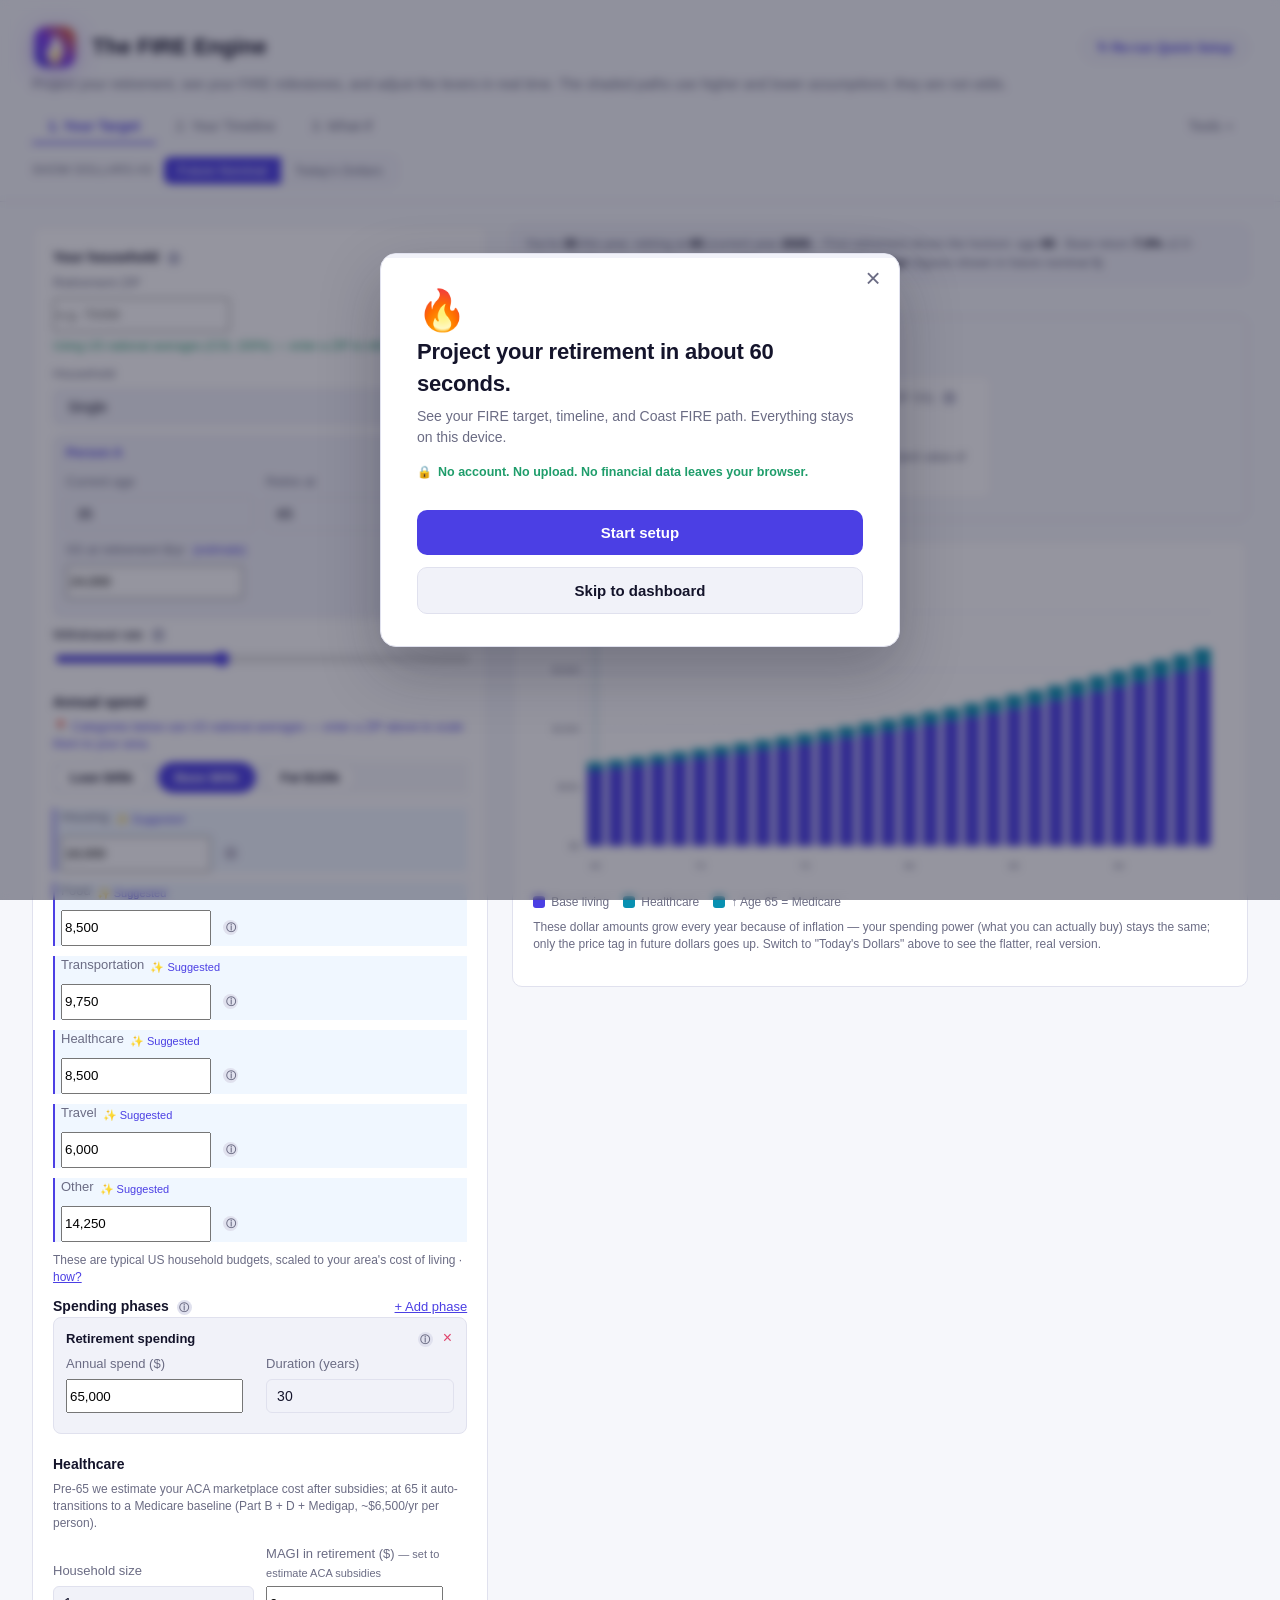
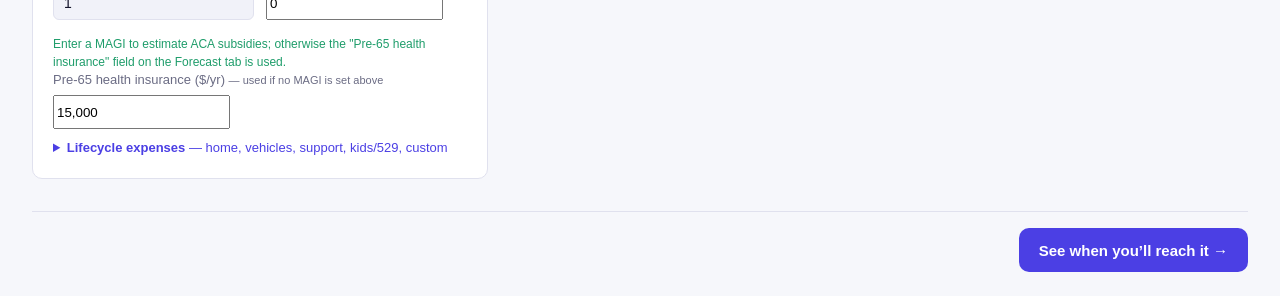
==== commit 2b556f05: "Rebuild setup as a linear four-step flow with results + re-run choices Replace the branching two-tra" ====
--- a/index.html
+++ b/index.html
@@ -493,13 +493,39 @@
     <div class="panel" id="scenarioInputs">
       <h2>Scenario playground</h2>
       <p class="strat-intro" style="margin-top:0">Stress-test your plan against life's curveballs. Your Target spending, ages, and assumptions carry over automatically; add events below and watch the impacted plan diverge from your baseline in real time.</p>
-      <div class="row">
-        <div class="field">
-          <label>Retirement age</label>
-          <input type="number" id="scenarioRetirementAge" data-nostate min="18" max="90" step="1" placeholder="Enter age">
-        </div>
-      </div>
       <div class="streams-head">
+        <label style="font-size:13px;color:var(--muted)">Quick what-ifs <span class="info-tip" tabindex="0">ⓘ<span class="info-tip-bubble">Temporary overlays on your saved base plan. Turn a lever on and set a value to see the impact — nothing here changes Your Target until you choose to.</span></span></label>
+      </div>
+      <div class="lever-list" id="leverList">
+        <div class="lever-row">
+          <label class="lever-toggle"><input type="checkbox" id="lvRetOn" data-nostate><span>Retirement age</span></label>
+          <input type="number" id="scenarioRetirementAge" data-nostate min="18" max="90" step="1" placeholder="—" disabled>
+        </div>
+        <div class="lever-row">
+          <label class="lever-toggle"><input type="checkbox" id="lvSpendOn" data-nostate><span>Annual retirement spending</span></label>
+          <input type="text" inputmode="decimal" id="lvSpend" data-nostate data-money placeholder="—" disabled>
+        </div>
+        <div class="lever-row">
+          <label class="lever-toggle"><input type="checkbox" id="lvConOn" data-nostate><span>Annual contributions</span></label>
+          <input type="text" inputmode="decimal" id="lvCon" data-nostate data-money placeholder="—" disabled>
+        </div>
+        <div class="lever-row">
+          <label class="lever-toggle"><input type="checkbox" id="lvRetnOn" data-nostate><span>Base return %</span></label>
+          <input type="number" id="lvRetn" data-nostate min="0" max="15" step="0.1" placeholder="—" disabled>
+        </div>
+        <div class="lever-row">
+          <label class="lever-toggle"><input type="checkbox" id="lvInflOn" data-nostate><span>Inflation %</span></label>
+          <input type="number" id="lvInfl" data-nostate min="0" max="10" step="0.1" placeholder="—" disabled>
+        </div>
+        <div class="lever-row">
+          <label class="lever-toggle"><input type="checkbox" id="lvWrOn" data-nostate><span>Withdrawal rate %</span></label>
+          <input type="number" id="lvWr" data-nostate min="2" max="6" step="0.1" placeholder="—" disabled>
+        </div>
+      </div>
+      <div class="lever-actions">
+        <button type="button" class="btn-link" id="resetLeversBtn">Reset what-ifs</button>
+      </div>
+      <div class="streams-head" style="margin-top:14px">
         <label style="font-size:13px;color:var(--muted)">Events</label>
         <div class="event-add-bar">
           <button type="button" class="btn-link add-event" data-type="correction">+ Market correction</button>
@@ -516,12 +542,16 @@
     <div class="results">
       <div class="assumptions-bar" id="assumptionsBarScenario"></div>
       <div class="panel">
-        <h2>Baseline vs impacted plan</h2>
+        <h2>Base vs scenario</h2>
+        <div id="whatifCompare"></div>
+      </div>
+      <div class="panel">
+        <h2>Baseline vs impacted plan (events)</h2>
         <div id="scenarioChart"></div>
         <div class="chart-legend" id="scenarioChartLegend"></div>
       </div>
       <div class="panel">
-        <h2>Impact summary</h2>
+        <h2>Event impact summary</h2>
         <div class="cards" id="scenarioSummary"></div>
       </div>
     </div>
@@ -546,146 +576,87 @@
           </div>
         </section>
 
-        <!-- STEP 2 — FIRE target -->
+        <!-- STEP 2 — Household -->
         <section class="wizard-step hidden" data-step="2">
-          <h2 class="wizard-title">Do you know your FIRE number?</h2>
-          <p class="wizard-sub">If you already know the annual retirement income you want, Quick Setup can use it. If not, Your Target will help you shape it first.</p>
-          <div class="wiz-choice-group" id="wizFireChoice">
-            <button type="button" class="wiz-choice" data-fireknown="yes">Yes, I know it</button>
-            <button type="button" class="wiz-choice" data-fireknown="no">Not yet</button>
+          <h2 class="wizard-title">Who are we planning for?</h2>
+          <p class="wiz-help">Choose one person or a household plan.</p>
+          <div class="wiz-choice-group" id="wizHouseholdChoice" role="group" aria-label="Household type">
+            <button type="button" class="wiz-choice active" data-household="single">One person</button>
+            <button type="button" class="wiz-choice" data-household="couple">Couple</button>
+          </div>
+          <div class="wiz-grid">
+            <div class="wiz-field">
+              <label for="wizAgeA">Your current age <span class="wiz-req">*</span></label>
+              <input type="text" inputmode="numeric" id="wizAgeA" data-nostate placeholder="35">
+              <p class="wiz-help">Use your age today.</p>
+            </div>
+            <div class="wiz-field">
+              <label for="wizRetA">Desired retirement age <span class="wiz-req">*</span></label>
+              <input type="text" inputmode="numeric" id="wizRetA" data-nostate placeholder="50">
+              <p class="wiz-help">This is your goal age, not a prediction.</p>
+            </div>
+            <div class="wiz-field wiz-couple-only hidden">
+              <label for="wizAgeB">Partner&#39;s current age <span class="wiz-req">*</span></label>
+              <input type="text" inputmode="numeric" id="wizAgeB" data-nostate placeholder="36">
+            </div>
+            <div class="wiz-field wiz-couple-only hidden">
+              <label for="wizRetB">Partner&#39;s retirement age <span class="wiz-req">*</span></label>
+              <input type="text" inputmode="numeric" id="wizRetB" data-nostate placeholder="50">
+            </div>
           </div>
         </section>
 
-        <!-- STEP 3 — Household -->
+        <!-- STEP 3 — Location -->
         <section class="wizard-step hidden" data-step="3">
-          <h2 class="wizard-title">Who are we planning for?</h2>
-          <p class="wizard-sub">This sets up one or two people in your forecast.</p>
-          <div class="wiz-choice-group" id="wizHouseholdChoice">
-            <button type="button" class="wiz-choice active" data-household="single">Single</button>
-            <button type="button" class="wiz-choice" data-household="couple">Couple</button>
-          </div>
+          <h2 class="wizard-title">Where do you live?</h2>
+          <p class="wiz-help">Used for location-based healthcare and cost estimates.</p>
           <div class="wiz-field">
-            <label for="wizAgeA">Your current age <span class="wiz-req">*</span></label>
-            <input type="text" inputmode="numeric" id="wizAgeA" data-nostate placeholder="35">
-          </div>
-          <div class="wiz-field wiz-couple-only hidden">
-            <label for="wizAgeB">Partner's current age <span class="wiz-req">*</span></label>
-            <input type="text" inputmode="numeric" id="wizAgeB" data-nostate placeholder="36">
+            <label for="wizZip">ZIP code</label>
+            <input type="text" inputmode="numeric" id="wizZip" data-nostate placeholder="e.g. 75068" maxlength="5">
+            <p class="wiz-help" id="wizZipResult">Your ZIP code stays in this browser and is not sent to an account.</p>
           </div>
         </section>
 
-        <!-- STEP 4 — Timeline -->
+        <!-- STEP 4 — Retirement spending -->
         <section class="wizard-step hidden" data-step="4">
-          <h2 class="wizard-title">When do you want to retire?</h2>
-          <p class="wizard-sub">The age you'd like to stop working full-time.</p>
+          <h2 class="wizard-title">How much do you want to spend each year in retirement?</h2>
+          <p class="wiz-help">Enter today&#39;s dollars. We handle inflation in the projection.</p>
+          <div class="wiz-choice-group" id="wizSpendTier" role="group" aria-label="Spending preset">
+            <button type="button" class="wiz-choice" data-tier="lean">Lean</button>
+            <button type="button" class="wiz-choice active" data-tier="base">Base</button>
+            <button type="button" class="wiz-choice" data-tier="fat">Fat</button>
+          </div>
           <div class="wiz-field">
-            <label for="wizRetA">Your desired retirement age <span class="wiz-req">*</span></label>
-            <input type="text" inputmode="numeric" id="wizRetA" data-nostate placeholder="50">
-          </div>
-          <div class="wiz-field wiz-couple-only hidden">
-            <label for="wizRetB">Partner's desired retirement age <span class="wiz-req">*</span></label>
-            <input type="text" inputmode="numeric" id="wizRetB" data-nostate placeholder="50">
+            <label for="wizSpend">Annual retirement spending ($/yr) <span class="wiz-req">*</span></label>
+            <input type="text" inputmode="decimal" id="wizSpend" data-nostate placeholder="$65,000">
+            <p class="wiz-help">Pick a preset to start, then adjust the amount to match your plan.</p>
           </div>
         </section>
 
-        <!-- STEP 5 — Assets -->
+        <!-- STEP 5 — Savings -->
         <section class="wizard-step hidden" data-step="5">
           <h2 class="wizard-title">What have you saved so far?</h2>
-          <p class="wizard-sub">Optional — leave blank and we'll start you at $0. You can add detailed accounts later.</p>
-          <div class="wiz-choice-group" id="wizAssetChoice">
-            <button type="button" class="wiz-choice active" data-assetmode="single">Single total</button>
-            <button type="button" class="wiz-choice" data-assetmode="breakdown">Breakdown by type</button>
-          </div>
-          <div id="wizAssetSingle">
+          <p class="wiz-help">Add balances and yearly contributions to estimate your timeline.</p>
+          <div class="wiz-grid">
             <div class="wiz-field">
               <label for="wizTotalSavings">Total current savings ($)</label>
               <input type="text" inputmode="decimal" id="wizTotalSavings" data-nostate placeholder="$250,000">
             </div>
-          </div>
-          <div id="wizAssetBreakdown" class="hidden">
-            <div class="wiz-grid">
-              <div class="wiz-field"><label for="wizPretax">Pre-tax (401k/IRA) ($)</label><input type="text" inputmode="decimal" id="wizPretax" data-nostate placeholder="$120,000"></div>
-              <div class="wiz-field"><label for="wizRoth">Roth ($)</label><input type="text" inputmode="decimal" id="wizRoth" data-nostate placeholder="$40,000"></div>
-              <div class="wiz-field"><label for="wizHSA">HSA ($)</label><input type="text" inputmode="decimal" id="wizHSA" data-nostate placeholder="$10,000"></div>
-              <div class="wiz-field"><label for="wiz457">457(b) ($)</label><input type="text" inputmode="decimal" id="wiz457" data-nostate placeholder="$0"></div>
-              <div class="wiz-field"><label for="wizTaxable">Taxable / brokerage ($)</label><input type="text" inputmode="decimal" id="wizTaxable" data-nostate placeholder="$50,000"></div>
-              <div class="wiz-field"><label for="wizPension">Future annual pension ($/yr)</label><input type="text" inputmode="decimal" id="wizPension" data-nostate placeholder="$0"></div>
+            <div class="wiz-field">
+              <label for="wizContributions">Annual contributions ($/yr)</label>
+              <input type="text" inputmode="decimal" id="wizContributions" data-nostate placeholder="$30,000">
             </div>
           </div>
+          <p class="wiz-help">You can set your FIRE target now and add accounts later.</p>
         </section>
 
-        <!-- STEP 6 — Savings rate -->
+        <!-- STEP 6 — Completion -->
         <section class="wizard-step hidden" data-step="6">
-          <h2 class="wizard-title">How much are you saving?</h2>
-          <p class="wizard-sub">Optional — total you contribute across all accounts each year. Leave blank for $0.</p>
-          <div class="wiz-field">
-            <label for="wizContributions">Total annual contributions ($/yr)</label>
-            <input type="text" inputmode="decimal" id="wizContributions" data-nostate placeholder="$50,000">
-          </div>
-        </section>
-
-        <!-- STEP 7 — Target -->
-        <section class="wizard-step hidden" data-step="7">
-          <h2 class="wizard-title">What's your retirement target?</h2>
-          <p class="wizard-sub">The annual income you'd like to spend once retired.</p>
-          <div class="wiz-field">
-            <label for="wizDesired">Desired annual income in retirement ($/yr) <span class="wiz-req">*</span></label>
-            <input type="text" inputmode="decimal" id="wizDesired" data-nostate placeholder="$80,000">
-          </div>
-          <div class="wiz-field">
-            <label for="wizHealthcare">Estimated annual pre-65 healthcare cost ($/yr)</label>
-            <input type="text" inputmode="decimal" id="wizHealthcare" data-nostate placeholder="$12,000">
-            <p class="wiz-help">Rec: $6k–$8k/yr (Single) or $12k–$15k/yr (Couple).</p>
-          </div>
-        </section>
-
-        <!-- ============ GOAL BUILDER TRACK (when "Not yet" on FIRE number) ============ -->
-        <!-- GOAL STEP 1 — Household & timeline -->
-        <section class="wizard-step hidden" data-goalstep="1">
-          <h2 class="wizard-title">Let's shape your goal</h2>
-          <p class="wizard-sub">No worries if you don't know your number yet — that's exactly what Your Target is for. First, who are we planning for?</p>
-          <div class="wiz-choice-group" id="wizGoalHouseholdChoice">
-            <button type="button" class="wiz-choice active" data-ghousehold="single">Single</button>
-            <button type="button" class="wiz-choice" data-ghousehold="couple">Couple</button>
-          </div>
-          <div class="wiz-grid">
-            <div class="wiz-field">
-              <label for="wizGoalAgeA">Your current age <span class="wiz-req">*</span></label>
-              <input type="text" inputmode="numeric" id="wizGoalAgeA" data-nostate placeholder="35">
-            </div>
-            <div class="wiz-field">
-              <label for="wizGoalRetA">Desired retirement age <span class="wiz-req">*</span></label>
-              <input type="text" inputmode="numeric" id="wizGoalRetA" data-nostate placeholder="50">
-            </div>
-            <div class="wiz-field wiz-gcouple-only hidden">
-              <label for="wizGoalAgeB">Partner's current age <span class="wiz-req">*</span></label>
-              <input type="text" inputmode="numeric" id="wizGoalAgeB" data-nostate placeholder="36">
-            </div>
-            <div class="wiz-field wiz-gcouple-only hidden">
-              <label for="wizGoalRetB">Partner's retirement age <span class="wiz-req">*</span></label>
-              <input type="text" inputmode="numeric" id="wizGoalRetB" data-nostate placeholder="50">
-            </div>
-          </div>
-        </section>
-
-        <!-- GOAL STEP 2 — Spending -->
-        <section class="wizard-step hidden" data-goalstep="2">
-          <h2 class="wizard-title">What would you like to spend each year?</h2>
-          <p class="wizard-sub">Your best estimate of yearly living costs in retirement, in today's dollars. You can fine-tune it later — even split it into life-stage phases.</p>
-          <div class="wiz-field">
-            <label for="wizGoalSpend">Annual retirement spending ($/yr) <span class="wiz-req">*</span></label>
-            <input type="text" inputmode="decimal" id="wizGoalSpend" data-nostate placeholder="$80,000">
-            <p class="wiz-help">Not sure? Many households land around 70–85% of their pre-retirement spending.</p>
-          </div>
-        </section>
-
-        <!-- GOAL STEP 3 — Healthcare / household size -->
-        <section class="wizard-step hidden" data-goalstep="3">
-          <h2 class="wizard-title">A few people to cover?</h2>
-          <p class="wizard-sub">Household size helps Your Target estimate pre-65 healthcare and Medicare at 65. You can refine the details later.</p>
-          <div class="wiz-field">
-            <label for="wizGoalHouseholdSize">People in your household</label>
-            <input type="text" inputmode="numeric" id="wizGoalHouseholdSize" data-nostate placeholder="2">
+          <div class="wiz-flame" aria-hidden="true">🎉</div>
+          <h2 class="wizard-title">Your plan is ready</h2>
+          <div class="wiz-result" id="wizResult"></div>
+          <div class="wiz-welcome-actions">
+            <button type="button" class="wiz-btn wiz-btn-primary wiz-btn-lg" id="wizViewTimelineBtn">View your timeline</button>
           </div>
         </section>
       </div>
@@ -695,7 +666,21 @@
       <div class="wizard-nav" id="wizNav">
         <button type="button" class="wiz-btn wiz-btn-ghost" id="wizBackBtn">Back</button>
         <span class="wiz-step-count" id="wizStepCount"></span>
-        <button type="button" class="wiz-btn wiz-btn-primary" id="wizNextBtn">Next</button>
+        <button type="button" class="wiz-btn wiz-btn-link hidden" id="wizSkipStepBtn">Skip for now</button>
+        <button type="button" class="wiz-btn wiz-btn-primary" id="wizNextBtn">Continue</button>
+      </div>
+    </div>
+  </div>
+
+  <!-- Re-run setup confirmation -->
+  <div id="wizRerunConfirm" class="wizard-overlay hidden" aria-hidden="true">
+    <div class="wizard-modal wizard-modal-sm" role="dialog" aria-modal="true" aria-labelledby="rerunTitle">
+      <h2 class="wizard-title" id="rerunTitle">Start setup again?</h2>
+      <p class="wizard-sub">Choose what to reset. This cannot be undone after you confirm.</p>
+      <div class="wiz-welcome-actions">
+        <button type="button" class="wiz-btn wiz-btn-primary wiz-btn-lg" id="rerunKeepBtn">Keep accounts and reset target</button>
+        <button type="button" class="wiz-btn wiz-btn-ghost wiz-btn-lg" id="rerunResetBtn">Reset everything</button>
+        <button type="button" class="wiz-btn wiz-btn-link" id="rerunCancelBtn">Cancel</button>
       </div>
     </div>
   </div>
--- a/styles.css
+++ b/styles.css
@@ -474,6 +474,36 @@
 .coast-agetag { font-size: 10px; font-weight: 700; color: var(--accent); background: rgba(var(--accent-rgb), .10); padding: 1px 6px; border-radius: 999px; margin-left: 4px; text-transform: uppercase; letter-spacing: .02em; }
 .coast-empty { font-size: 14px; color: var(--muted); }
 .coast-see { color: var(--accent); font-weight: 600; font-size: 12px; }
+.chip-bad { background: rgba(224,67,107,.12); color: var(--bad); border-color: rgba(224,67,107,.30); }
+
+/* --- What-If levers + base-vs-scenario comparison ------------------ */
+.lever-list { display: flex; flex-direction: column; gap: 6px; margin-top: 8px; }
+.lever-row {
+  display: grid; grid-template-columns: 1fr 110px; align-items: center; gap: 10px;
+  min-height: 40px; /* reserve height so toggling never shifts layout */
+}
+.lever-toggle { display: flex; align-items: center; gap: 8px; font-size: 13px; color: var(--text); cursor: pointer; }
+.lever-toggle input { width: 16px; height: 16px; flex-shrink: 0; }
+.lever-row input[type="number"], .lever-row input[type="text"] {
+  width: 100%; padding: 7px 8px; font-size: 13px;
+  border: 1px solid var(--border); border-radius: 7px; background: var(--panel);
+}
+.lever-row input:disabled { background: var(--panel-2); color: var(--muted); }
+.lever-actions { margin-top: 8px; }
+
+.cmp-table { display: flex; flex-direction: column; }
+.cmp-row { display: grid; grid-template-columns: 1.3fr 1fr 1fr 1.1fr; gap: 10px; align-items: center; padding: 9px 0; border-top: 1px solid var(--border); }
+.cmp-row:first-child { border-top: none; }
+.cmp-head { font-size: 11px; text-transform: uppercase; letter-spacing: .03em; color: var(--muted); font-weight: 700; padding-bottom: 4px; }
+.cmp-label { font-size: 13px; font-weight: 600; color: var(--text); }
+.cmp-cell { font-size: 13px; font-variant-numeric: tabular-nums; }
+.cmp-change { display: flex; }
+.cmp-summary { margin: 12px 0 0; font-size: 13px; line-height: 1.5; color: var(--text); background: var(--panel-2); border-radius: 8px; padding: 10px 12px; }
+@media (max-width: 560px) {
+  .cmp-row { grid-template-columns: 1fr 1fr; row-gap: 2px; }
+  .cmp-head { display: none; }
+  .cmp-label { grid-column: 1 / -1; }
+}
 .fire .fmin { font-size: 12px; color: var(--text); margin-top: 6px; background: rgba(217,151,6,.08); border-radius: 5px; padding: 4px 7px; }
 .fire .frec {
   font-size: 12px;
@@ -657,6 +687,23 @@
 .wiz-btn-primary:disabled { background: #c7c4ee; cursor: not-allowed; }
 .wiz-btn-ghost { background: var(--panel-2); color: var(--text); border: 1px solid var(--border); }
 .wiz-btn-ghost:hover { background: #eceef7; }
+.wiz-btn-link { background: none; border: none; color: var(--muted); text-decoration: underline; padding: 8px; min-height: 40px; }
+.wiz-btn-link:hover { color: var(--text); }
+
+/* Completion / results screen */
+.wiz-result { margin: 4px 0 20px; border: 1px solid var(--border); border-radius: var(--radius); overflow: hidden; }
+.wiz-result-row { display: flex; align-items: center; justify-content: space-between; gap: 12px; padding: 12px 14px; border-top: 1px solid var(--border); font-size: 14px; }
+.wiz-result-row:first-child { border-top: none; }
+.wiz-result-row span { color: var(--muted); }
+.wiz-result-row strong { font-size: 16px; }
+
+/* Inline field error + ZIP feedback */
+.wiz-field input.wiz-bad { border-color: var(--bad); background: rgba(224,67,107,.05); }
+.wiz-help.wiz-zip-ok { color: var(--good); font-style: normal; font-weight: 600; }
+.wiz-help.wiz-zip-bad { color: var(--warn); font-style: normal; }
+
+/* Compact modal (re-run confirm) */
+.wizard-modal-sm { max-width: 420px; }
 
 /* Error banner */
 .wizard-error {
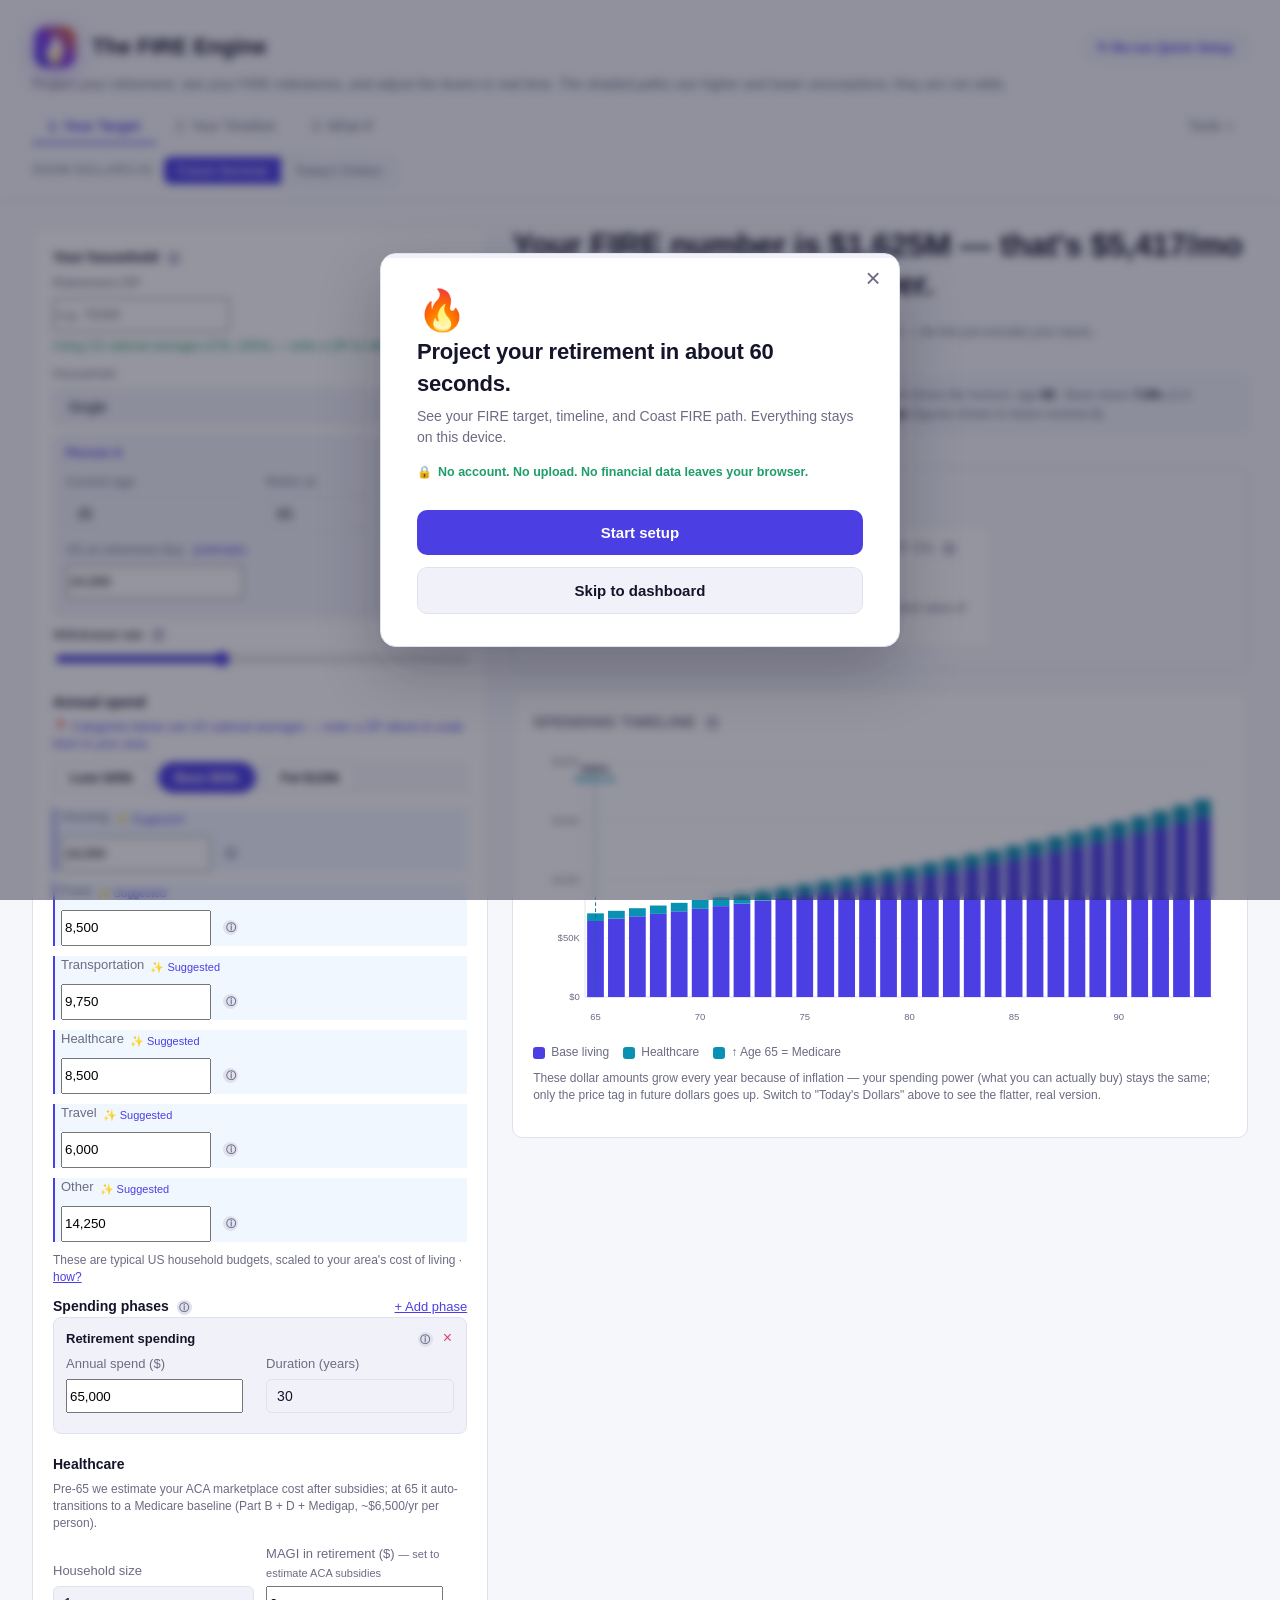
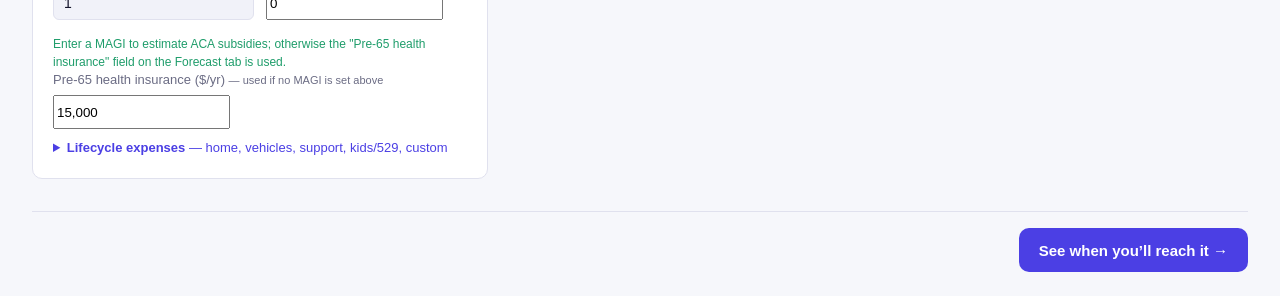
==== commit 513a6b3b: "Add live verdict headlines and shareable scenario links Prompt 1 — live verdict headline: every flow" ====
--- a/index.html
+++ b/index.html
@@ -6,7 +6,7 @@
   <title>The FIRE Engine — Retirement Forecaster</title>
   <link rel="icon" type="image/svg+xml" href="favicon.svg" />
   <link rel="apple-touch-icon" href="favicon.svg" />
-  <link rel="stylesheet" href="styles.css?v=80" />
+  <link rel="stylesheet" href="styles.css?v=82" />
 </head>
 <body>
   <header>
@@ -63,6 +63,9 @@
     </div>
   </header>
 
+  <!-- Debounced screen-reader announcement of the live verdict headline. -->
+  <div id="headlineLive" class="sr-only" aria-live="polite" aria-atomic="true"></div>
+
   <div class="layout tab-panel hidden" id="tab-forecast">
     <!-- INPUTS -->
     <div class="panel" id="inputs">
@@ -210,6 +213,14 @@
         <input type="hidden" id="ageShift" data-nostate min="-10" max="15" value="0">
       </div>
 
+      <div class="flow-verdict">
+        <p class="flow-headline" id="forecastHeadline"></p>
+        <div class="verdict-actions">
+          <button type="button" class="copy-link-btn" data-flow="forecast">🔗 Copy scenario link</button>
+          <span class="copy-link-note">Your numbers never leave your browser — the link just encodes your inputs.</span>
+        </div>
+      </div>
+
       <div class="gap-banner" id="gapBanner"></div>
       <div class="gap-banner hidden" id="fireWarning"></div>
 
@@ -263,6 +274,13 @@
   <div class="layout goal-layout tab-panel" id="tab-goal">
     <!-- RESULTS (DOM-first: screen readers / mobile get Summary → Timeline → Inputs) -->
     <div class="results goal-results" id="goalResults">
+      <div class="flow-verdict">
+        <p class="flow-headline" id="goalHeadline"></p>
+        <div class="verdict-actions">
+          <button type="button" class="copy-link-btn" data-flow="goal">🔗 Copy scenario link</button>
+          <span class="copy-link-note">Your numbers never leave your browser — the link just encodes your inputs.</span>
+        </div>
+      </div>
       <div class="assumptions-bar" id="assumptionsBarGoal"></div>
       <div class="panel" id="goal-summary">
         <h2>Goal summary</h2>
@@ -540,6 +558,14 @@
 
     <!-- RESULTS -->
     <div class="results">
+      <div class="flow-verdict">
+        <p class="flow-headline" id="scenarioHeadline"></p>
+        <div class="verdict-actions">
+          <button type="button" class="copy-link-btn" data-flow="scenario">🔗 Copy scenario link</button>
+          <button type="button" class="copy-link-btn" data-flow="scenario-compare">🔗 Copy comparison</button>
+          <span class="copy-link-note">Your numbers never leave your browser — the link just encodes your inputs.</span>
+        </div>
+      </div>
       <div class="assumptions-bar" id="assumptionsBarScenario"></div>
       <div class="panel">
         <h2>Base vs scenario</h2>
@@ -685,9 +711,9 @@
     </div>
   </div>
 
-  <script src="config.js?v=80"></script>
-  <script src="accounts.js?v=80"></script>
-  <script src="calc.js?v=80"></script>
-  <script src="app.js?v=80"></script>
+  <script src="config.js?v=82"></script>
+  <script src="accounts.js?v=82"></script>
+  <script src="calc.js?v=82"></script>
+  <script src="app.js?v=82"></script>
 </body>
 </html>
--- a/styles.css
+++ b/styles.css
@@ -17,12 +17,45 @@
 
 * { box-sizing: border-box; }
 
+.sr-only {
+  position: absolute; width: 1px; height: 1px; padding: 0; margin: -1px;
+  overflow: hidden; clip: rect(0, 0, 0, 0); white-space: nowrap; border: 0;
+}
+
+/* --- Live verdict headline (the page's answer, above the fold) ------- */
+.flow-verdict { margin: 0 0 4px; }
+.flow-headline {
+  margin: 0; font-size: clamp(22px, 3.4vw, 32px); line-height: 1.2;
+  font-weight: 700; letter-spacing: -0.01em; color: var(--text);
+}
+.flow-headline-empty { color: var(--muted); font-weight: 600; }
+.verdict-actions { display: flex; flex-wrap: wrap; align-items: center; gap: 8px 12px; margin-top: 10px; }
+.copy-link-btn {
+  display: inline-flex; align-items: center; gap: 6px; cursor: pointer;
+  background: var(--panel); color: var(--accent); border: 1px solid var(--accent);
+  padding: 8px 14px; border-radius: 999px; font-size: 13px; font-weight: 600; min-height: 40px;
+}
+.copy-link-btn:hover { background: rgba(var(--accent-rgb), .06); }
+.copy-link-note { font-size: 12px; color: var(--muted); flex: 1 1 220px; min-width: 180px; }
+
+/* Visible keyboard focus for all interactive controls (mouse clicks, which
+   fire :focus but not :focus-visible, stay outline-free). */
+:where(button, a, input, select, textarea, [tabindex]):focus-visible {
+  outline: 2px solid var(--accent);
+  outline-offset: 2px;
+  border-radius: 4px;
+}
+
 body {
   margin: 0;
   background: var(--bg);
   color: var(--text);
   font-family: -apple-system, BlinkMacSystemFont, "Segoe UI", Roboto, sans-serif;
   line-height: 1.45;
+  /* The page body must never scroll horizontally — wide content (tables,
+     charts) scrolls inside its own container; overlay tooltips clip at the
+     edge rather than widening the page. */
+  overflow-x: hidden;
 }
 
 header {
@@ -464,6 +497,7 @@
 .coast-neg { color: var(--bad); font-weight: 600; }
 .coast-bar { height: 10px; background: var(--panel-2); border-radius: 999px; overflow: hidden; border: 1px solid var(--border); }
 .coast-bar-fill { height: 100%; background: var(--accent); border-radius: 999px; transition: width .25s ease; }
+@media (prefers-reduced-motion: reduce) { .coast-bar-fill { transition: none; } }
 .coast-bar-legend { display: flex; justify-content: space-between; font-size: 12px; color: var(--muted); margin-top: 5px; }
 .coast-path { padding-top: 14px; border-top: 1px solid var(--border); }
 .coast-table-wrap { overflow-x: auto; }
@@ -813,7 +847,7 @@
 .info-tip-bubble {
   position: absolute; bottom: 135%; left: 50%; transform: translateX(-50%);
   background: var(--text); color: #fff; font-size: 11.5px; font-weight: 400; line-height: 1.45;
-  padding: 8px 10px; border-radius: 6px; width: auto; max-width: 85vw; min-width: 420px; box-shadow: 0 6px 16px rgba(0,0,0,.2);
+  padding: 8px 10px; border-radius: 6px; width: max-content; max-width: min(280px, 90vw); min-width: 0; box-shadow: 0 6px 16px rgba(0,0,0,.2);
   opacity: 0; visibility: hidden; pointer-events: none; transition: opacity .12s;
   z-index: 80; text-align: left; white-space: normal; word-wrap: break-word;
   /* Tooltips attach inside uppercased labels (card titles, etc.) — read them as
@@ -903,6 +937,17 @@
   .goal-layout .goal-results { grid-row: 1; }
   .goal-layout .goal-inputs { grid-row: 2; }
   #goal-summary { position: static; }
-}
+  /* Timeline / What-If: collapse the fixed two-column grid to a single column
+     so inputs stack above results and nothing overflows the viewport. */
+  .layout { grid-template-columns: 1fr; }
+}
+/* Grid/flex children default to min-content width, so a wide child (input,
+   table) can force the track past the viewport. Let the containers shrink. */
+.layout > *, .goal-layout > *, .results, .panel, .goal-inputs, .goal-results { min-width: 0; }
+.cards, .card, .field, .row, .fire, .fire-grid { min-width: 0; }
+/* JS-rendered data tables scroll inside their own container, never the page. */
+#projectionTable, #auditBody, .audit .cards, #fireBreakdown { overflow-x: auto; }
+.panel input, .panel select, .results input, .results select,
+.goal-inputs input, .goal-inputs select { max-width: 100%; }
 .spend-tier-pills.tier-pills-sticky, .spend-tier-pills { position: sticky; top: 0; background: var(--bg); z-index: 5; }
 #goalInputs .person { padding: 8px 12px; margin-bottom: 8px; }
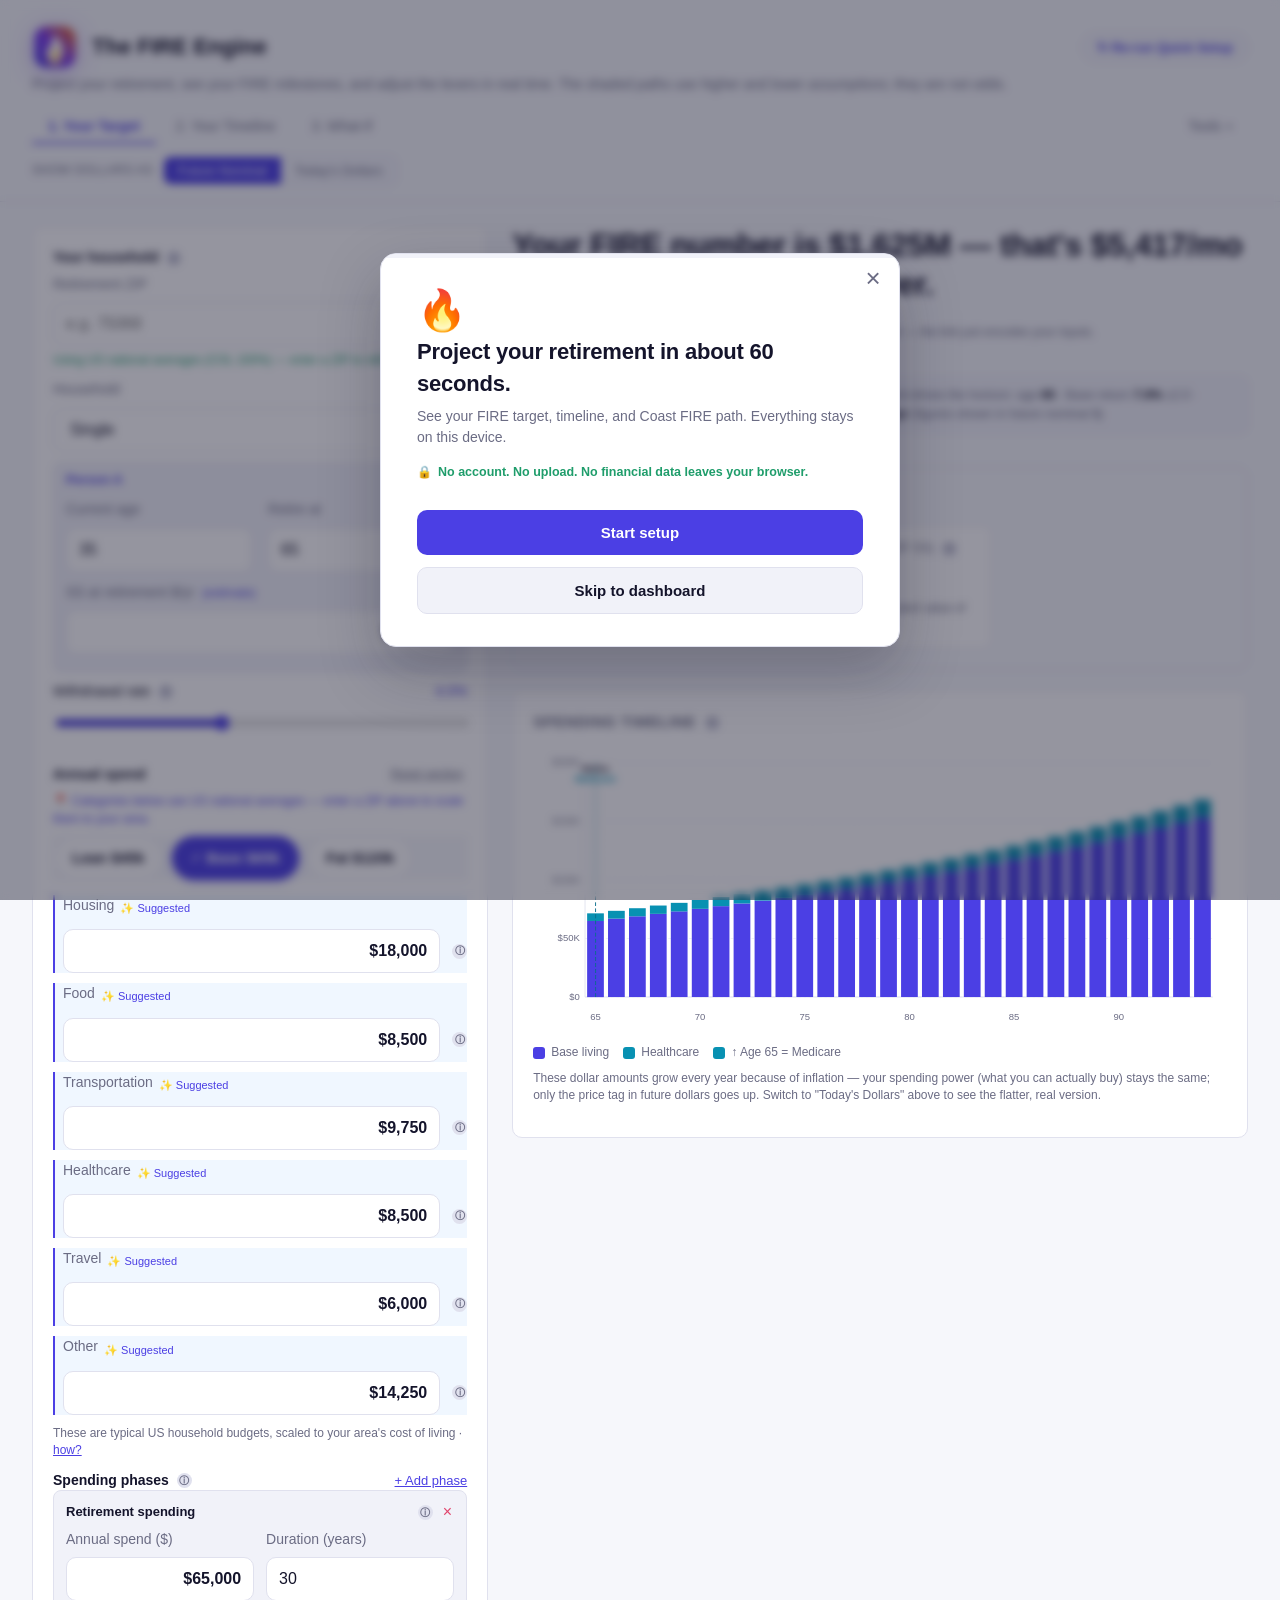
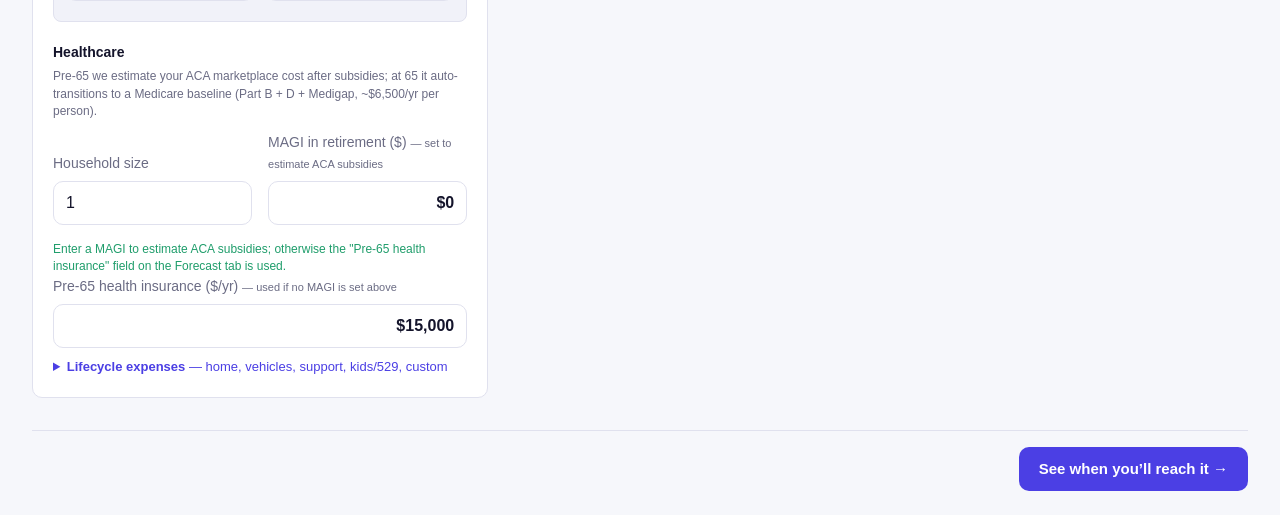
==== commit f46e9b1e: "Trustworthy number entry + input sizing redesign Prompt 1 — number entry you can trust: - fmt$k now " ====
--- a/index.html
+++ b/index.html
@@ -6,7 +6,7 @@
   <title>The FIRE Engine — Retirement Forecaster</title>
   <link rel="icon" type="image/svg+xml" href="favicon.svg" />
   <link rel="apple-touch-icon" href="favicon.svg" />
-  <link rel="stylesheet" href="styles.css?v=82" />
+  <link rel="stylesheet" href="styles.css?v=83" />
 </head>
 <body>
   <header>
@@ -191,16 +191,22 @@
       <div class="panel">
         <h2>What-if levers</h2>
         <div class="slider-field">
-          <div class="slabel"><span>Return rate (base) <span class="info-tip" tabindex="0">ⓘ<span class="info-tip-bubble">Timeline-only — only affects how fast THIS tab's balance grows (chart, runway, balance cards). the Your Target number doesn't depend on account balance at all, so this never reaches it.</span></span></span><span class="sval" id="returnVal">7.0%</span></div>
-          <input type="range" id="returnRate" min="2" max="12" step="0.1" value="7">
+          <div class="slabel"><span>Return rate (base) <span class="info-tip" tabindex="0">ⓘ<span class="info-tip-bubble">Timeline-only — only affects how fast THIS tab's balance grows (chart, runway, balance cards). the Your Target number doesn't depend on account balance at all, so this never reaches it.</span></span></span><span class="sval-box"><input type="number" class="sval-input" id="returnBox" min="2" max="12" step="0.1" value="7" aria-label="Base return rate, percent"><span class="sval-unit">%</span></span></div>
+          <input type="range" id="returnRate" min="2" max="12" step="0.1" value="7" aria-label="Base return rate">
+          <div class="preset-chips" id="returnPresets" role="group" aria-label="Return rate presets">
+            <button type="button" class="preset-chip" data-return="5">5%</button>
+            <button type="button" class="preset-chip" data-return="6">6%</button>
+            <button type="button" class="preset-chip" data-return="7">7%</button>
+            <button type="button" class="preset-chip" data-return="8">8%</button>
+          </div>
         </div>
         <div class="slider-field">
-          <div class="slabel"><span>Withdrawal rate <span class="info-tip" tabindex="0">ⓘ<span class="info-tip-bubble">Used by BOTH tabs — this is the literal divisor in every FIRE target (spend ÷ withdrawal rate), including Your Target's "Full FIRE"/"All-in FIRE" cards, even though Your Target has no Withdrawal rate field of its own.</span></span></span><span class="sval" id="wrVal">4.0%</span></div>
-          <input type="range" id="withdrawalRate" min="2" max="7" step="0.1" value="4">
+          <div class="slabel"><span>Withdrawal rate <span class="info-tip" tabindex="0">ⓘ<span class="info-tip-bubble">Used by BOTH tabs — this is the literal divisor in every FIRE target (spend ÷ withdrawal rate), including Your Target's "Full FIRE"/"All-in FIRE" cards, even though Your Target has no Withdrawal rate field of its own.</span></span></span><span class="sval-box"><input type="number" class="sval-input" id="wrBox" min="2" max="7" step="0.1" value="4" aria-label="Withdrawal rate, percent"><span class="sval-unit">%</span></span></div>
+          <input type="range" id="withdrawalRate" min="2" max="7" step="0.1" value="4" aria-label="Withdrawal rate">
         </div>
         <div class="slider-field">
-          <div class="slabel"><span>Extra annual contribution (household) <span class="info-tip" tabindex="0">ⓘ<span class="info-tip-bubble">Timeline-only — adds to this tab's account balance projection. Doesn't reach the Your Target number (balance-independent by design).</span></span></span><span class="sval" id="extraVal">$0</span></div>
-          <input type="range" id="extraContribution" min="0" max="60000" step="500" value="0">
+          <div class="slabel"><span>Extra annual contribution (household) <span class="info-tip" tabindex="0">ⓘ<span class="info-tip-bubble">Timeline-only — adds to this tab's account balance projection. Doesn't reach the Your Target number (balance-independent by design).</span></span></span><span class="sval-box"><span class="sval-unit">$</span><input type="number" class="sval-input sval-input-wide" id="extraBox" min="0" max="60000" step="500" value="0" aria-label="Extra annual contribution, dollars"></span></div>
+          <input type="range" id="extraContribution" min="0" max="60000" step="500" value="0" aria-label="Extra annual contribution">
         </div>
         <!-- ageShift is kept only so the few remaining reads (buildInputs,
              renderStrategy) resolve to a constant 0. Nothing WRITES it anymore:
@@ -333,7 +339,7 @@
         <input type="range" id="goalWithdrawalRate" min="2" max="7" step="0.1" value="4" data-nostate>
       </div>
 
-      <h3 class="goal-sec" style="margin-bottom:6px">Annual spend</h3>
+      <div class="section-head"><h3 class="goal-sec" style="margin:0">Annual spend</h3><button type="button" class="section-reset" id="resetSpendSection">Reset section</button></div>
       <p class="col-connection-note" id="colConnectionNote"></p>
       <div class="spend-tier-pills" id="spendTierPills">
         <button type="button" class="tier-pill" data-tier="lean" data-base="45000">Lean $45k</button>
@@ -517,27 +523,27 @@
       <div class="lever-list" id="leverList">
         <div class="lever-row">
           <label class="lever-toggle"><input type="checkbox" id="lvRetOn" data-nostate><span>Retirement age</span></label>
-          <input type="number" id="scenarioRetirementAge" data-nostate min="18" max="90" step="1" placeholder="—" disabled>
+          <input type="number" id="scenarioRetirementAge" data-nostate min="18" max="90" step="1" placeholder="—" aria-label="Scenario retirement age" disabled>
         </div>
         <div class="lever-row">
           <label class="lever-toggle"><input type="checkbox" id="lvSpendOn" data-nostate><span>Annual retirement spending</span></label>
-          <input type="text" inputmode="decimal" id="lvSpend" data-nostate data-money placeholder="—" disabled>
+          <input type="text" inputmode="decimal" id="lvSpend" data-nostate data-money placeholder="—" aria-label="Scenario annual retirement spending" disabled>
         </div>
         <div class="lever-row">
           <label class="lever-toggle"><input type="checkbox" id="lvConOn" data-nostate><span>Annual contributions</span></label>
-          <input type="text" inputmode="decimal" id="lvCon" data-nostate data-money placeholder="—" disabled>
+          <input type="text" inputmode="decimal" id="lvCon" data-nostate data-money placeholder="—" aria-label="Scenario annual contributions" disabled>
         </div>
         <div class="lever-row">
           <label class="lever-toggle"><input type="checkbox" id="lvRetnOn" data-nostate><span>Base return %</span></label>
-          <input type="number" id="lvRetn" data-nostate min="0" max="15" step="0.1" placeholder="—" disabled>
+          <input type="number" id="lvRetn" data-nostate min="0" max="15" step="0.1" placeholder="—" aria-label="Scenario base return percent" disabled>
         </div>
         <div class="lever-row">
           <label class="lever-toggle"><input type="checkbox" id="lvInflOn" data-nostate><span>Inflation %</span></label>
-          <input type="number" id="lvInfl" data-nostate min="0" max="10" step="0.1" placeholder="—" disabled>
+          <input type="number" id="lvInfl" data-nostate min="0" max="10" step="0.1" placeholder="—" aria-label="Scenario inflation percent" disabled>
         </div>
         <div class="lever-row">
           <label class="lever-toggle"><input type="checkbox" id="lvWrOn" data-nostate><span>Withdrawal rate %</span></label>
-          <input type="number" id="lvWr" data-nostate min="2" max="6" step="0.1" placeholder="—" disabled>
+          <input type="number" id="lvWr" data-nostate min="2" max="6" step="0.1" placeholder="—" aria-label="Scenario withdrawal rate percent" disabled>
         </div>
       </div>
       <div class="lever-actions">
@@ -711,9 +717,9 @@
     </div>
   </div>
 
-  <script src="config.js?v=82"></script>
-  <script src="accounts.js?v=82"></script>
-  <script src="calc.js?v=82"></script>
-  <script src="app.js?v=82"></script>
+  <script src="config.js?v=83"></script>
+  <script src="accounts.js?v=83"></script>
+  <script src="calc.js?v=83"></script>
+  <script src="app.js?v=83"></script>
 </body>
 </html>
--- a/styles.css
+++ b/styles.css
@@ -291,20 +291,36 @@
 .scenario-saveas { flex-basis: 100%; display: flex; gap: 8px; align-items: center; margin-top: 4px; }
 .scenario-saveas input { flex: 1; min-width: 0; background: var(--panel); border: 1px solid var(--accent); border-radius: 6px; color: var(--text); padding: 6px 8px; font-size: 13px; }
 
-.field { margin-bottom: 14px; }
-.field label { display: block; font-size: 13px; color: var(--muted); margin-bottom: 4px; }
-.field input[type="number"],
+.field { margin-bottom: 20px; }
+.field label { display: block; font-size: 14px; color: var(--muted); margin-bottom: 8px; font-weight: 500; }
+
+/* Inline per-field validation / sanity messages. */
+.field-msg { margin: 6px 0 0; font-size: 12px; line-height: 1.4; }
+.field-msg-error { color: var(--bad); }
+.field-msg-warn { color: var(--warn); }
+input[aria-invalid="true"] { border-color: var(--bad) !important; }
+/* All inputs: >=44px tall and 16px text (also stops iOS zoom-on-tap). */
+.field input,
 .field select {
   width: 100%;
-  background: var(--panel-2);
+  min-height: 44px;
+  background: var(--panel);
   border: 1px solid var(--border);
-  border-radius: 6px;
+  border-radius: 10px;
   color: var(--text);
-  padding: 8px 10px;
-  font-size: 14px;
-}
-.row { display: flex; gap: 12px; align-items: center; }
+  padding: 10px 12px;
+  font-size: 16px;
+}
+.field input:focus, .field select:focus { border-color: var(--accent); outline: none; }
+/* Money reads as money: right-aligned, tabular, bold value. */
+.field input[data-money],
+.field input[inputmode="decimal"] { text-align: right; font-variant-numeric: tabular-nums; font-weight: 600; }
+.row { display: flex; gap: 16px; align-items: flex-start; }
 .row .field { flex: 1; }
+@media (max-width: 640px) {
+  /* One field per row on mobile with generous vertical rhythm. */
+  .row { flex-direction: column; gap: 0; }
+}
 
 .person {
   border: 1px solid var(--border);
@@ -373,9 +389,18 @@
 
 /* What-if sliders */
 .slider-field { margin-bottom: 16px; }
-.slider-field .slabel { display: flex; justify-content: space-between; font-size: 13px; margin-bottom: 4px; }
+.slider-field { margin-bottom: 20px; }
+.slider-field .slabel { display: flex; justify-content: space-between; align-items: center; gap: 10px; font-size: 14px; margin-bottom: 8px; }
 .slider-field .sval { color: var(--accent); font-variant-numeric: tabular-nums; }
-input[type="range"] { width: 100%; accent-color: var(--accent); }
+/* Editable value box paired with each slider. */
+.sval-box { display: inline-flex; align-items: center; gap: 2px; border: 1px solid var(--border); border-radius: 8px; padding: 2px 8px; background: var(--panel); }
+.sval-box:focus-within { border-color: var(--accent); }
+.sval-unit { color: var(--muted); font-size: 14px; }
+.sval-input { width: 52px; border: none; background: none; text-align: right; font-size: 16px; font-weight: 700; color: var(--accent); font-variant-numeric: tabular-nums; padding: 6px 0; }
+.sval-input.sval-input-wide { width: 78px; }
+.sval-input:focus { outline: none; }
+.sval-input::-webkit-outer-spin-button, .sval-input::-webkit-inner-spin-button { -webkit-appearance: none; margin: 0; }
+input[type="range"] { width: 100%; accent-color: var(--accent); min-height: 24px; }
 
 /* Results */
 .results { display: flex; flex-direction: column; gap: 20px; }
@@ -519,8 +544,9 @@
 .lever-toggle { display: flex; align-items: center; gap: 8px; font-size: 13px; color: var(--text); cursor: pointer; }
 .lever-toggle input { width: 16px; height: 16px; flex-shrink: 0; }
 .lever-row input[type="number"], .lever-row input[type="text"] {
-  width: 100%; padding: 7px 8px; font-size: 13px;
-  border: 1px solid var(--border); border-radius: 7px; background: var(--panel);
+  width: 100%; min-height: 44px; padding: 10px 10px; font-size: 16px; text-align: right;
+  border: 1px solid var(--border); border-radius: 8px; background: var(--panel);
+  font-variant-numeric: tabular-nums;
 }
 .lever-row input:disabled { background: var(--panel-2); color: var(--muted); }
 .lever-actions { margin-top: 8px; }
@@ -661,12 +687,13 @@
 .wiz-field label { display: block; font-size: 13px; color: var(--muted); margin-bottom: 6px; font-weight: 500; }
 .wiz-field input[type="text"] {
   width: 100%;
+  min-height: 44px;
   background: var(--panel-2);
   border: 1px solid var(--border);
   border-radius: 8px;
   color: var(--text);
   padding: 11px 13px;
-  font-size: 15px;
+  font-size: 16px;
   transition: border-color .15s, box-shadow .15s;
 }
 .wiz-field input[type="text"]:focus {
@@ -824,7 +851,8 @@
 #goalInputs .field input,
 #goalInputs .field select,
 #goalInputs .stream-row input {
-  min-height: 34px;
+  min-height: 44px;
+  font-size: 16px;
 }
 #goalInputs .phase-input .row {
   display: grid;
@@ -882,12 +910,24 @@
 
 /* v2.6 — Goal Builder simplify pass: tier pills, master ZIP, lifecycle accordion, Auto/Edited suggested-value system */
 .spend-tier-pills { display: flex; flex-wrap: wrap; gap: 8px; margin: 8px 0 4px; }
-.tier-pill {
+.tier-pill, .preset-chip {
   border: 1px solid var(--border); background: var(--panel); color: var(--text);
-  border-radius: 20px; padding: 7px 16px; font-size: 13px; font-weight: 600; cursor: pointer;
-}
-.tier-pill:hover { border-color: var(--accent); }
-.tier-pill.active { background: var(--accent); border-color: var(--accent); color: #fff; }
+  border-radius: 999px; padding: 10px 18px; min-height: 44px; font-size: 15px; font-weight: 600; cursor: pointer;
+  display: inline-flex; align-items: center; gap: 6px;
+}
+.tier-pill:hover, .preset-chip:hover { border-color: var(--accent); }
+.tier-pill.active, .preset-chip.active {
+  background: var(--accent); border-color: var(--accent); color: #fff;
+  box-shadow: 0 2px 8px rgba(var(--accent-rgb), .30);
+}
+.tier-pill.active::before, .preset-chip.active::before { content: "✓"; font-size: 12px; font-weight: 800; }
+/* Return-rate preset chips row (5/6/7/8%). */
+.preset-chips { display: flex; flex-wrap: wrap; gap: 8px; margin: 8px 0 0; }
+
+/* One quiet "Reset section" control per field group. */
+.section-head { display: flex; align-items: center; justify-content: space-between; gap: 10px; margin-bottom: 6px; }
+.section-reset { background: none; border: none; color: var(--muted); font-size: 12px; cursor: pointer; text-decoration: underline; padding: 6px 4px; }
+.section-reset:hover { color: var(--accent); }
 .spend-tier-state { font-size: 12px; color: var(--muted); margin: 2px 0 10px; }
 .col-connection-note { font-size: 12px; color: var(--accent); margin: 0 0 8px; }
 
@@ -911,13 +951,20 @@
    Compact 2-row layout: row 1 = label + chip, row 2 = input + reset + info-tip.
    Type scale matches the rest of the app: field labels 13px (.field label),
    helper/source text 12px (.accounts-hint/.csub), small badges 11px. */
-.cat-field { margin-bottom: 6px; }
-.cat-field.auto-value { background: #f0f7ff; border-left: 2px solid var(--accent); padding-left: 6px; }
-.cat-field.edited-value { background: #fff; border-left: 2px solid transparent; padding-left: 6px; }
-.cat-row-1 { display: flex; align-items: center; gap: 6px; font-size: 13px; color: var(--muted); margin-bottom: 4px; }
+.cat-field { margin-bottom: 12px; }
+.cat-field.auto-value { background: #f0f7ff; border-left: 2px solid var(--accent); padding-left: 8px; }
+.cat-field.edited-value { background: #fff; border-left: 2px solid transparent; padding-left: 8px; }
+.cat-row-1 { display: flex; align-items: center; gap: 6px; font-size: 14px; color: var(--muted); margin-bottom: 6px; }
 .suggested-chip { font-size: 11px; color: var(--accent); background: none; padding: 0; }
 .cat-input-row { display: flex; align-items: center; gap: 8px; }
-.cat-input-row input[type="text"] { width: 150px; flex: 0 0 150px; height: 36px; }
+/* Category amounts are primary money inputs — full-width, 44px, right-aligned. */
+.cat-input-row input[type="text"] {
+  flex: 1 1 auto; min-height: 44px; width: auto;
+  background: var(--panel); border: 1px solid var(--border); border-radius: 10px;
+  padding: 10px 12px; font-size: 16px; font-weight: 600; text-align: right;
+  color: var(--text); font-variant-numeric: tabular-nums;
+}
+.cat-input-row input[type="text"]:focus { border-color: var(--accent); outline: none; }
 .reset-inline {
   background: none; border: none; color: var(--accent); cursor: pointer; font-size: 15px;
   padding: 0 2px; line-height: 1; flex: 0 0 auto;
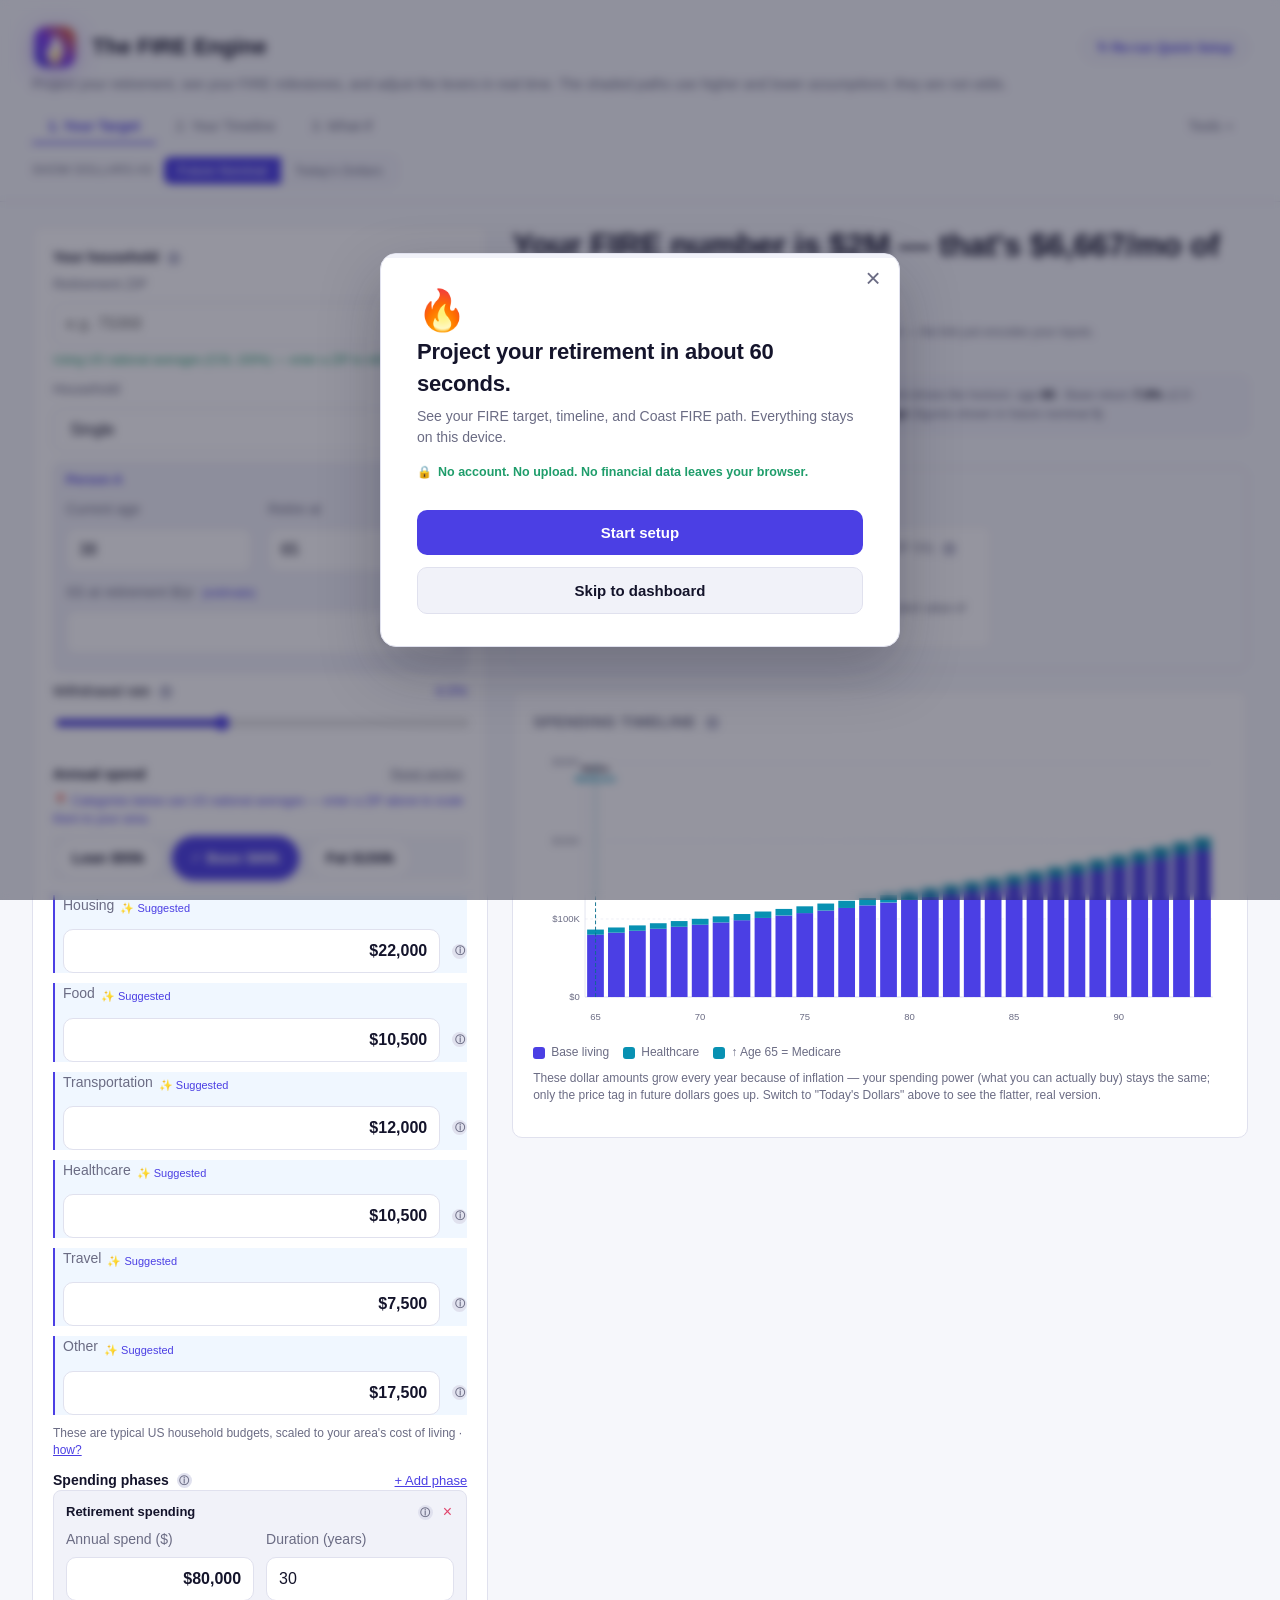
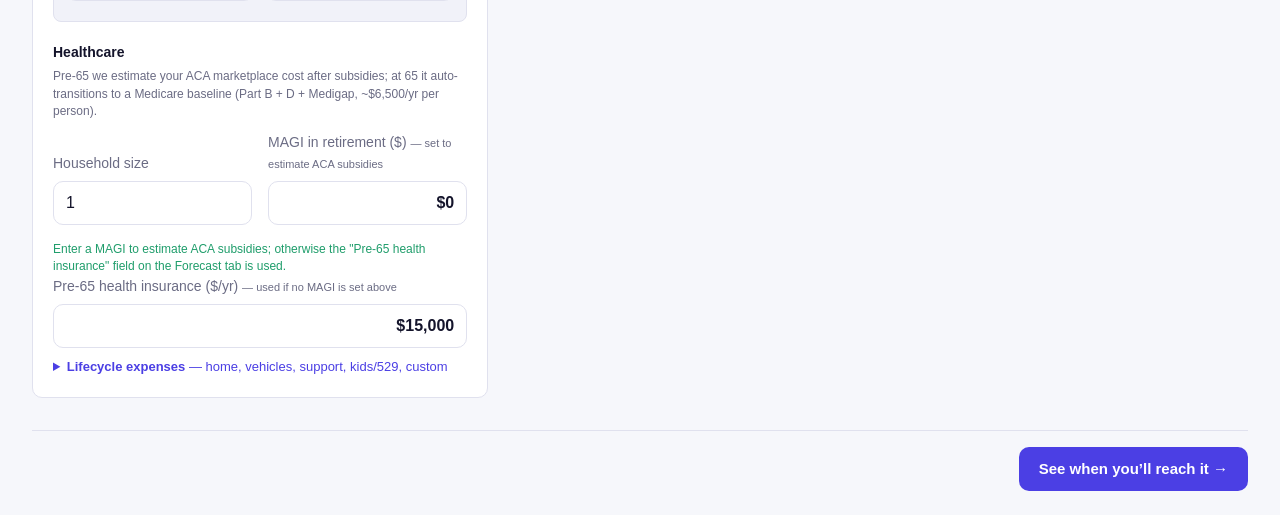
==== commit 720c69fd: "Fix rerun-modal spacing; reset defaults to median-American profile Rerun confirm modal ("Start setup" ====
--- a/index.html
+++ b/index.html
@@ -6,7 +6,7 @@
   <title>The FIRE Engine — Retirement Forecaster</title>
   <link rel="icon" type="image/svg+xml" href="favicon.svg" />
   <link rel="apple-touch-icon" href="favicon.svg" />
-  <link rel="stylesheet" href="styles.css?v=83" />
+  <link rel="stylesheet" href="styles.css?v=85" />
 </head>
 <body>
   <header>
@@ -109,7 +109,7 @@
       <div class="person" id="personA">
         <h3>Person A</h3>
         <div class="row">
-          <div class="field"><label>Current age</label><input type="number" id="ageA" value="35" min="18" max="90" readonly class="synced-field"></div>
+          <div class="field"><label>Current age</label><input type="number" id="ageA" value="38" min="18" max="90" readonly class="synced-field"></div>
           <div class="field"><label>Retire at</label><input type="number" id="retA" value="65" min="40" max="90" readonly class="synced-field"></div>
         </div>
         <div class="field"><label>Social Security at retirement ($/yr)</label><input type="text" inputmode="decimal" id="ssA" value="24,000" min="0" step="500" data-money readonly class="synced-field"></div>
@@ -118,7 +118,7 @@
       <div class="person hidden" id="personB">
         <h3>Person B</h3>
         <div class="row">
-          <div class="field"><label>Current age</label><input type="number" id="ageB" value="36" min="18" max="90" readonly class="synced-field"></div>
+          <div class="field"><label>Current age</label><input type="number" id="ageB" value="39" min="18" max="90" readonly class="synced-field"></div>
           <div class="field"><label>Retire at</label><input type="number" id="retB" value="65" min="40" max="90" readonly class="synced-field"></div>
         </div>
         <div class="field"><label>Social Security at retirement ($/yr)</label><input type="text" inputmode="decimal" id="ssB" value="22,000" min="0" step="500" data-money readonly class="synced-field"></div>
@@ -129,6 +129,14 @@
         <span class="info-tip" tabindex="0">ⓘ<span class="info-tip-bubble">Timeline-only, no Your Target equivalent. Drives this tab's balance growth chart, runway, and FIRE-milestone ages — the Your Target number doesn't depend on account balance at all.</span></span>
       </div>
       <div class="add-acct-bar">
+        <span class="add-for hidden" id="addForWrap">
+          <label for="addForOwner">Add for</label>
+          <select id="addForOwner" data-nostate aria-label="Owner for new accounts">
+            <option value="you">Person A (You)</option>
+            <option value="partner">Person B (Partner)</option>
+            <option value="joint">Joint</option>
+          </select>
+        </span>
         <span class="add-acct-label">Add:</span>
         <button type="button" class="btn-link add-acct" data-type="401k">+ 401(k)</button>
         <button type="button" class="btn-link add-acct" data-type="403b">+ 403(b)</button>
@@ -139,6 +147,12 @@
         <button type="button" class="btn-link add-acct" data-type="brokerage">+ Brokerage</button>
       </div>
       <p class="accounts-hint">Each account shows only the sources that fit its type — a <strong>401(k)</strong> offers "Roth (401k)", an <strong>IRA</strong> offers "Roth IRA". Public-sector plans (<strong>TSP</strong>, <strong>403(b)</strong>, <strong>457(b)</strong>) add agency-match and penalty-free-on-separation options.</p>
+      <div class="acct-filter hidden" id="acctFilter" role="group" aria-label="Filter accounts by owner">
+        <button type="button" class="filter-chip active" data-filter="all">All</button>
+        <button type="button" class="filter-chip" data-filter="you">Person A</button>
+        <button type="button" class="filter-chip" data-filter="partner">Person B</button>
+        <button type="button" class="filter-chip" data-filter="joint">Joint</button>
+      </div>
       <div id="accountsContainer"></div>
       <div class="accounts-total" id="accountsTotal"></div>
       <!-- Derived totals mirror the structured accounts; downstream forecast reads these. -->
@@ -146,7 +160,7 @@
       <input type="hidden" id="con" value="26400">
 
       <h2 style="margin-top:20px">Goals &amp; spending</h2>
-      <div class="field"><label>Annual retirement spending ($/yr in today's $) <span class="info-tip" tabindex="0">ⓘ<span class="info-tip-bubble">Set in Your Target and used here automatically — the duration-weighted blend of the spending you mapped in Your Target. Drives the gap banner, FIRE milestones, and Full FIRE target.</span></span></label><input type="text" inputmode="decimal" id="desired" value="65,000" min="0" step="1000" data-money readonly class="synced-field"></div>
+      <div class="field"><label>Annual retirement spending ($/yr in today's $) <span class="info-tip" tabindex="0">ⓘ<span class="info-tip-bubble">Set in Your Target and used here automatically — the duration-weighted blend of the spending you mapped in Your Target. Drives the gap banner, FIRE milestones, and Full FIRE target.</span></span></label><input type="text" inputmode="decimal" id="desired" value="80,000" min="0" step="1000" data-money readonly class="synced-field"></div>
       <p class="synced-note" style="margin-bottom:6px">Set in <strong>Your Target</strong> — edits there flow here automatically. Lean/Fat spend come from its tier pills (COL-adjusted). <a href="#" class="edit-in-goal-link" data-jump-tab="goal">Edit in Your Target ↗</a></p>
       <div class="field"><label>Lean FIRE spend ($/yr)</label><input type="text" inputmode="decimal" id="lean" value="45,000" min="0" step="1000" data-money readonly class="synced-field"></div>
       <div class="field"><label>Fat FIRE spend ($/yr)</label><input type="text" inputmode="decimal" id="fat" value="140,000" min="0" step="1000" data-money readonly class="synced-field"></div>
@@ -319,19 +333,19 @@
       <div class="person" id="goalPersonA">
         <h3>Person A</h3>
         <div class="row">
-          <div class="field"><label>Current age</label><input type="number" id="goalAgeA" value="35" min="18" max="90"></div>
+          <div class="field"><label>Current age</label><input type="number" id="goalAgeA" value="38" min="18" max="90"></div>
           <div class="field"><label>Retire at</label><input type="number" id="goalRetA" value="65" min="40" max="90"></div>
         </div>
-        <div class="field"><label>SS at retirement $/yr <a href="https://ssa.tools/" target="_blank" rel="noopener" class="ss-est-link" title="Estimate your benefit at ssa.tools">(estimate)</a></label><input type="text" inputmode="decimal" id="goalSsA" value="24,000" min="0" step="500" data-money></div>
+        <div class="field"><label>SS at retirement $/yr <a href="https://ssa.tools/" target="_blank" rel="noopener" class="ss-est-link" title="Estimate your benefit at ssa.tools">(estimate)</a></label><input type="text" inputmode="decimal" id="goalSsA" value="23,000" min="0" step="500" data-money></div>
       </div>
 
       <div class="person hidden" id="goalPersonB">
         <h3>Person B</h3>
         <div class="row">
-          <div class="field"><label>Current age</label><input type="number" id="goalAgeB" value="36" min="18" max="90"></div>
+          <div class="field"><label>Current age</label><input type="number" id="goalAgeB" value="39" min="18" max="90"></div>
           <div class="field"><label>Retire at</label><input type="number" id="goalRetB" value="65" min="40" max="90"></div>
         </div>
-        <div class="field"><label>SS at retirement $/yr <a href="https://ssa.tools/" target="_blank" rel="noopener" class="ss-est-link" title="Estimate your benefit at ssa.tools">(estimate)</a></label><input type="text" inputmode="decimal" id="goalSsB" value="22,000" min="0" step="500" data-money></div>
+        <div class="field"><label>SS at retirement $/yr <a href="https://ssa.tools/" target="_blank" rel="noopener" class="ss-est-link" title="Estimate your benefit at ssa.tools">(estimate)</a></label><input type="text" inputmode="decimal" id="goalSsB" value="21,000" min="0" step="500" data-money></div>
       </div>
 
       <div class="slider-field">
@@ -342,9 +356,9 @@
       <div class="section-head"><h3 class="goal-sec" style="margin:0">Annual spend</h3><button type="button" class="section-reset" id="resetSpendSection">Reset section</button></div>
       <p class="col-connection-note" id="colConnectionNote"></p>
       <div class="spend-tier-pills" id="spendTierPills">
-        <button type="button" class="tier-pill" data-tier="lean" data-base="45000">Lean $45k</button>
-        <button type="button" class="tier-pill" data-tier="base" data-base="65000">Base $65k</button>
-        <button type="button" class="tier-pill" data-tier="fat" data-base="120000">Fat $120k</button>
+        <button type="button" class="tier-pill" data-tier="lean" data-base="55000">Lean $55k</button>
+        <button type="button" class="tier-pill" data-tier="base" data-base="80000">Base $80k</button>
+        <button type="button" class="tier-pill" data-tier="fat" data-base="150000">Fat $150k</button>
       </div>
       <p class="spend-tier-state" id="spendTierState"></p>
       <p class="csub" id="locationChangeBanner"></p>
@@ -619,21 +633,21 @@
           <div class="wiz-grid">
             <div class="wiz-field">
               <label for="wizAgeA">Your current age <span class="wiz-req">*</span></label>
-              <input type="text" inputmode="numeric" id="wizAgeA" data-nostate placeholder="35">
+              <input type="text" inputmode="numeric" id="wizAgeA" data-nostate placeholder="38">
               <p class="wiz-help">Use your age today.</p>
             </div>
             <div class="wiz-field">
               <label for="wizRetA">Desired retirement age <span class="wiz-req">*</span></label>
-              <input type="text" inputmode="numeric" id="wizRetA" data-nostate placeholder="50">
+              <input type="text" inputmode="numeric" id="wizRetA" data-nostate placeholder="65">
               <p class="wiz-help">This is your goal age, not a prediction.</p>
             </div>
             <div class="wiz-field wiz-couple-only hidden">
               <label for="wizAgeB">Partner&#39;s current age <span class="wiz-req">*</span></label>
-              <input type="text" inputmode="numeric" id="wizAgeB" data-nostate placeholder="36">
+              <input type="text" inputmode="numeric" id="wizAgeB" data-nostate placeholder="39">
             </div>
             <div class="wiz-field wiz-couple-only hidden">
               <label for="wizRetB">Partner&#39;s retirement age <span class="wiz-req">*</span></label>
-              <input type="text" inputmode="numeric" id="wizRetB" data-nostate placeholder="50">
+              <input type="text" inputmode="numeric" id="wizRetB" data-nostate placeholder="65">
             </div>
           </div>
         </section>
@@ -660,7 +674,7 @@
           </div>
           <div class="wiz-field">
             <label for="wizSpend">Annual retirement spending ($/yr) <span class="wiz-req">*</span></label>
-            <input type="text" inputmode="decimal" id="wizSpend" data-nostate placeholder="$65,000">
+            <input type="text" inputmode="decimal" id="wizSpend" data-nostate placeholder="$80,000">
             <p class="wiz-help">Pick a preset to start, then adjust the amount to match your plan.</p>
           </div>
         </section>
@@ -717,9 +731,9 @@
     </div>
   </div>
 
-  <script src="config.js?v=83"></script>
-  <script src="accounts.js?v=83"></script>
-  <script src="calc.js?v=83"></script>
-  <script src="app.js?v=83"></script>
+  <script src="config.js?v=85"></script>
+  <script src="accounts.js?v=85"></script>
+  <script src="calc.js?v=85"></script>
+  <script src="app.js?v=85"></script>
 </body>
 </html>
--- a/styles.css
+++ b/styles.css
@@ -368,7 +368,37 @@
 .ac-warn { font-size: 12px; color: var(--warn); margin-top: 8px; background: rgba(182,121,31,.08); border: 1px solid rgba(182,121,31,.3); border-radius: 6px; padding: 6px 8px; }
 .ac-hint { font-size: 12px; color: var(--muted); margin-top: 8px; background: var(--panel); border: 1px dashed var(--border); border-radius: 6px; padding: 6px 8px; }
 .account-card .ac-owner { background: var(--panel); border: 1px solid var(--border); border-radius: 6px; color: var(--accent); font-size: 12px; padding: 4px 6px; font-weight: 600; }
-.accounts-total { display: flex; justify-content: space-between; font-size: 13px; padding: 10px 12px; border-top: 2px solid var(--border); margin-top: 4px; font-variant-numeric: tabular-nums; }
+.accounts-total { display: flex; flex-direction: column; gap: 4px; font-size: 13px; padding: 10px 12px; border-top: 2px solid var(--border); margin-top: 4px; font-variant-numeric: tabular-nums; }
+
+/* --- Owner-aware accounts ------------------------------------------- */
+.owner-badge {
+  display: inline-flex; align-items: center; justify-content: center;
+  min-width: 24px; height: 24px; padding: 0 7px; border-radius: 999px;
+  font-size: 11px; font-weight: 800; color: #fff; flex-shrink: 0; letter-spacing: .02em;
+}
+.owner-you { background: #4b3fe4; }
+.owner-partner { background: #0d9488; }
+.owner-joint { background: #b6791f; }
+
+.add-for { display: inline-flex; align-items: center; gap: 6px; font-size: 13px; color: var(--muted); }
+.add-for select { min-height: 40px; background: var(--panel); border: 1px solid var(--border); border-radius: 8px; padding: 6px 8px; font-size: 14px; }
+
+.acct-filter { display: flex; flex-wrap: wrap; gap: 8px; margin: 4px 0 12px; }
+.filter-chip { border: 1px solid var(--border); background: var(--panel); color: var(--text); border-radius: 999px; padding: 8px 14px; min-height: 40px; font-size: 13px; font-weight: 600; cursor: pointer; }
+.filter-chip:hover { border-color: var(--accent); }
+.filter-chip.active { background: var(--accent); border-color: var(--accent); color: #fff; }
+
+.ac-owner-field { margin: 6px 0 8px; }
+.ac-owner-field label { display: block; font-size: 12px; color: var(--muted); margin-bottom: 4px; }
+.ac-owner-field select.ac-owner { width: 100%; min-height: 44px; font-size: 15px; font-weight: 600; padding: 8px 10px; }
+.ac-owner-help { font-size: 11px; color: var(--muted); margin: 4px 0 0; line-height: 1.4; }
+.ac-split-hint { font-size: 11px; color: var(--muted); margin: 8px 0 2px; }
+.sub-cat.needs-pick { border-color: var(--accent); color: var(--accent); font-weight: 600; }
+
+.acct-subtotal { display: flex; align-items: center; gap: 8px; font-size: 12px; color: var(--muted); }
+.acct-subtotal .st-label { flex: 1; }
+.acct-subtotal .st-vals { font-variant-numeric: tabular-nums; color: var(--text); }
+.acct-household { display: flex; justify-content: space-between; align-items: center; padding-top: 6px; border-top: 1px solid var(--border); margin-top: 2px; }
 .accounts-total strong { color: var(--text); }
 
 /* Income streams */
@@ -763,8 +793,10 @@
 .wiz-help.wiz-zip-ok { color: var(--good); font-style: normal; font-weight: 600; }
 .wiz-help.wiz-zip-bad { color: var(--warn); font-style: normal; }
 
-/* Compact modal (re-run confirm) */
-.wizard-modal-sm { max-width: 420px; }
+/* Compact modal (re-run confirm) — content sits directly in the modal
+   (no .wizard-body), so give it its own balanced padding. */
+.wizard-modal-sm { max-width: 420px; padding: 28px 28px 24px; }
+.wizard-modal-sm .wiz-welcome-actions { margin-top: 16px; margin-bottom: 0; }
 
 /* Error banner */
 .wizard-error {
